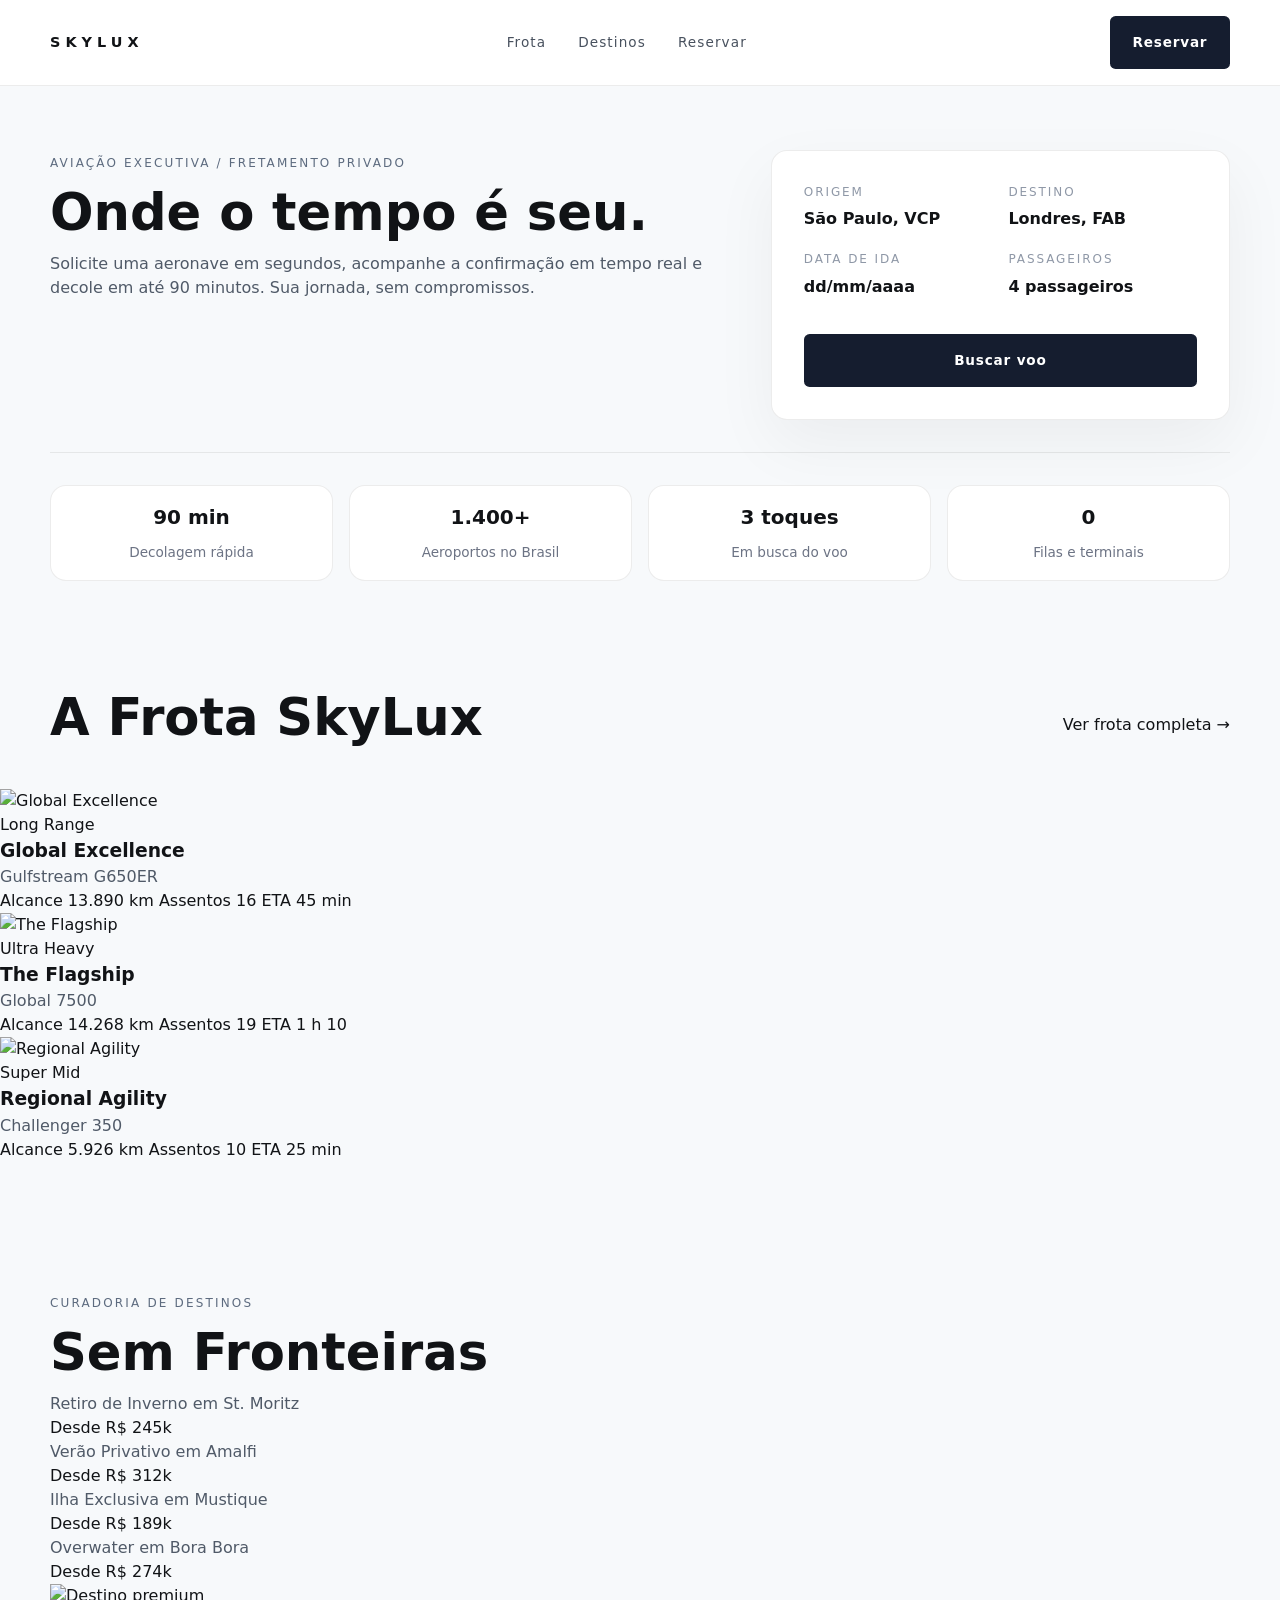
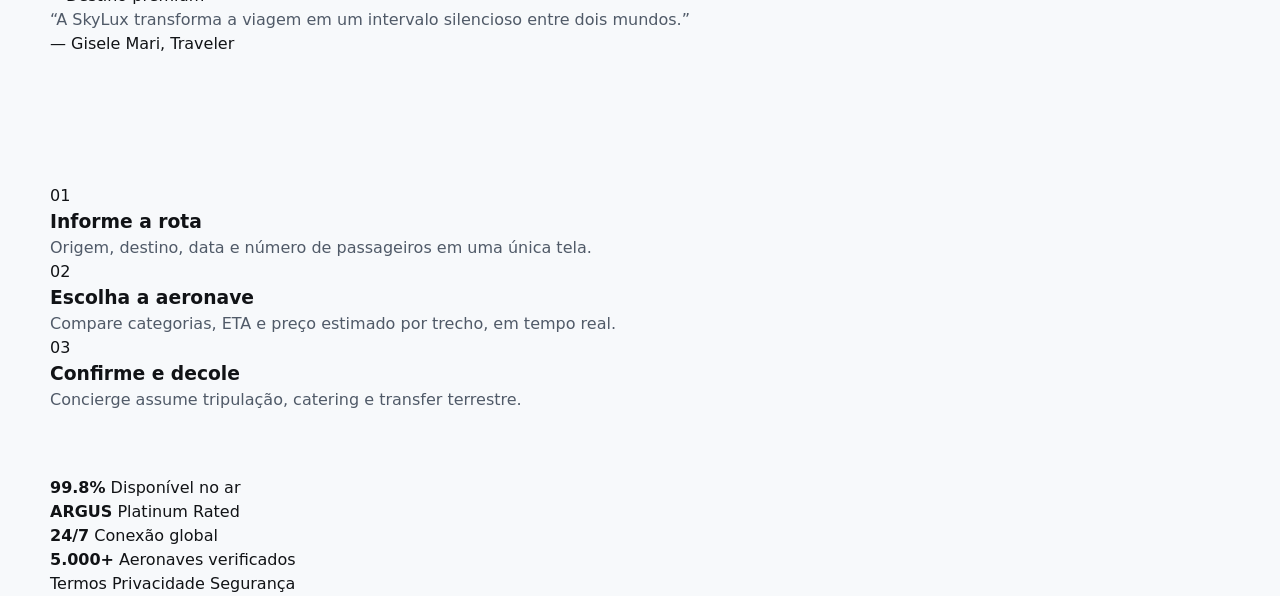
==== index.html @ 9a13b2fc "Adições" ====
<!DOCTYPE html>
<html lang="pt-BR">
<head>
  <meta charset="UTF-8">
  <meta name="viewport" content="width=device-width, initial-scale=1.0">
  <title>SkyLux | Aviação Executiva</title>
  <link rel="stylesheet" href="style.css">
</head>
<body>
  <header class="site-header">
    <div class="container header-inner">
      <div class="brand">SKYLUX</div>
      <nav class="main-nav">
        <a href="#frota">Frota</a>
        <a href="#destinos">Destinos</a>
        <a href="#reservar">Reservar</a>
      </nav>
      <a class="button button-primary" href="#reservar">Reservar</a>
    </div>
  </header>

  <main>
    <section class="hero">
      <div class="container hero-grid">
        <div class="hero-copy">
          <span class="label">Aviação executiva / fretamento privado</span>
          <h1>Onde o tempo é seu.</h1>
          <p>Solicite uma aeronave em segundos, acompanhe a confirmação em tempo real e decole em até 90 minutos. Sua jornada, sem compromissos.</p>
        </div>

        <div class="hero-panel" id="reservar">
          <div class="form-row">
            <div>
              <span class="field-label">Origem</span>
              <strong>São Paulo, VCP</strong>
            </div>
            <div>
              <span class="field-label">Destino</span>
              <strong>Londres, FAB</strong>
            </div>
          </div>
          <div class="form-row">
            <div>
              <span class="field-label">Data de ida</span>
              <strong>dd/mm/aaaa</strong>
            </div>
            <div>
              <span class="field-label">Passageiros</span>
              <strong>4 passageiros</strong>
            </div>
          </div>
          <a class="button button-secondary" href="#frota">Buscar voo</a>
        </div>
      </div>

      <div class="container hero-stats">
        <div class="stat">
          <strong>90 min</strong>
          <span>Decolagem rápida</span>
        </div>
        <div class="stat">
          <strong>1.400+</strong>
          <span>Aeroportos no Brasil</span>
        </div>
        <div class="stat">
          <strong>3 toques</strong>
          <span>Em busca do voo</span>
        </div>
        <div class="stat">
          <strong>0</strong>
          <span>Filas e terminais</span>
        </div>
      </div>
    </section>
  
<section class="section" id="frota">
      <div class="container section-header">
        <h2>A Frota SkyLux</h2>
        <a class="link-small" href="#">Ver frota completa →</a>
      </div>

      <div class="fleet-grid">
        <article class="fleet-card">
          <img src="https://images.unsplash.com/photo-1502920917128-1aa500764b0b?auto=format&fit=crop&w=900&q=80" alt="Global Excellence">
          <div class="fleet-content">
            <div class="fleet-tag">Long Range</div>
            <h3>Global Excellence</h3>
            <p>Gulfstream G650ER</p>
            <div class="fleet-meta">
              <span>Alcance 13.890 km</span>
              <span>Assentos 16</span>
              <span>ETA 45 min</span>
            </div>
          </div>
        </article>

        <article class="fleet-card">
          <img src="https://images.unsplash.com/photo-1526861712358-4b98e83f4d8f?auto=format&fit=crop&w=900&q=80" alt="The Flagship">
          <div class="fleet-content">
            <div class="fleet-tag">Ultra Heavy</div>
            <h3>The Flagship</h3>
            <p>Global 7500</p>
            <div class="fleet-meta">
              <span>Alcance 14.268 km</span>
              <span>Assentos 19</span>
              <span>ETA 1 h 10</span>
            </div>
          </div>
        </article>

        <article class="fleet-card">
          <img src="https://images.unsplash.com/photo-1504196606672-aef5c9cefc92?auto=format&fit=crop&w=900&q=80" alt="Regional Agility">
          <div class="fleet-content">
            <div class="fleet-tag">Super Mid</div>
            <h3>Regional Agility</h3>
            <p>Challenger 350</p>
            <div class="fleet-meta">
              <span>Alcance 5.926 km</span>
              <span>Assentos 10</span>
              <span>ETA 25 min</span>
            </div>
          </div>
        </article>
      </div>
    </section>

    <section class="section section-dark" id="destinos">
      <div class="container destino-grid">
        <div class="destino-copy">
          <span class="label label-light">Curadoria de Destinos</span>
          <h2>Sem Fronteiras</h2>
          <div class="destino-list">
            <div>
              <p class="destino-title">Retiro de Inverno em St. Moritz</p>
              <span>Desde R$ 245k</span>
            </div>
            <div>
              <p class="destino-title">Verão Privativo em Amalfi</p>
              <span>Desde R$ 312k</span>
            </div>
            <div>
              <p class="destino-title">Ilha Exclusiva em Mustique</p>
              <span>Desde R$ 189k</span>
            </div>
            <div>
              <p class="destino-title">Overwater em Bora Bora</p>
              <span>Desde R$ 274k</span>
            </div>
          </div>
        </div>

        <div class="destino-media">
          <img src="https://images.unsplash.com/photo-1500530855697-b586d89ba3ee?auto=format&fit=crop&w=700&q=80" alt="Destino premium">
          <div class="quote-card">
            <p>“A SkyLux transforma a viagem em um intervalo silencioso entre dois mundos.”</p>
            <span>— Gisele Mari, Traveler</span>
          </div>
        </div>
      </div>
    </section>

    <section class="section steps-section">
      <div class="container steps-grid">
        <article class="step-card">
          <span class="step-number">01</span>
          <h3>Informe a rota</h3>
          <p>Origem, destino, data e número de passageiros em uma única tela.</p>
        </article>
        <article class="step-card">
          <span class="step-number">02</span>
          <h3>Escolha a aeronave</h3>
          <p>Compare categorias, ETA e preço estimado por trecho, em tempo real.</p>
        </article>
        <article class="step-card">
          <span class="step-number">03</span>
          <h3>Confirme e decole</h3>
          <p>Concierge assume tripulação, catering e transfer terrestre.</p>
        </article>
      </div>
    </section>
  </main>
 
  <footer class="site-footer">
    <div class="container footer-grid">
      <div class="footer-stats">
        <div>
          <strong>99.8%</strong>
          <span>Disponível no ar</span>
        </div>
        <div>
          <strong>ARGUS</strong>
          <span>Platinum Rated</span>
        </div>
        <div>
          <strong>24/7</strong>
          <span>Conexão global</span>
        </div>
        <div>
          <strong>5.000+</strong>
          <span>Aeronaves verificados</span>
        </div>
      </div>
      <div class="footer-links">
        <a href="#">Termos</a>
        <a href="#">Privacidade</a>
        <a href="#">Segurança</a>
      </div>
    </div>
  </footer>
</body>
</html>













</html>
---- style.css ----
* {
  box-sizing: border-box;
  margin: 0;
  padding: 0;
}

:root {
  color-scheme: light;
  font-family: Inter, system-ui, -apple-system, BlinkMacSystemFont, "Segoe UI", sans-serif;
  color: #111316;
  background: #f7f9fb;
  font-size: 16px;
  line-height: 1.5;
}

body {
  min-height: 100vh;
  background: #f7f9fb;
}

img {
  display: block;
  max-width: 100%;
}

.container {
  width: min(1180px, calc(100% - 2rem));
  margin: 0 auto;
}

.site-header {
  position: sticky;
  top: 0;
  z-index: 10;
  background: rgba(255, 255, 255, 0.95);
  backdrop-filter: blur(14px);
  border-bottom: 1px solid rgba(17, 19, 22, 0.08);
}

.header-inner {
  display: flex;
  align-items: center;
  justify-content: space-between;
  gap: 1rem;
  padding: 1rem 0;
}

.brand {
  font-weight: 700;
  letter-spacing: 0.35em;
  text-transform: uppercase;
  font-size: 0.9rem;
}

.main-nav {
  display: flex;
  align-items: center;
  gap: 2rem;
}

.main-nav a,
.link-small,
.site-footer a,
.button {
  text-decoration: none;
  color: inherit;
}

.main-nav a {
  font-size: 0.85rem;
  letter-spacing: 0.08em;
  color: #48515e;
}

.button {
  display: inline-flex;
  align-items: center;
  justify-content: center;
  padding: 0.95rem 1.35rem;
  border-radius: 0.35rem;
  border: 1px solid transparent;
  font-size: 0.85rem;
  font-weight: 700;
  letter-spacing: 0.06em;
}
.button-primary {
  background: #151d2f;
  color: #fff;
}

.button-secondary {
  width: 100%;
  margin-top: 1rem;
  background: #151d2f;
  color: #fff;
}

.hero {
  padding: 4rem 0 2rem;
}

.hero-grid {
  display: grid;
  grid-template-columns: 1.2fr 0.8fr;
  gap: 2rem;
  align-items: start;
}

.hero-copy {
  max-width: 42rem;
}

.label {
  display: inline-block;
  margin-bottom: 1rem;
  font-size: 0.75rem;
  letter-spacing: 0.18em;
  text-transform: uppercase;
  color: #5d6b7f;
}

.hero-copy h1,
.section h2 {
  margin-bottom: 1rem;
  font-size: clamp(2.4rem, 4vw, 4rem);
  line-height: 0.95;
}

.hero-copy p,
.section p,
.step-card p,
.destino-copy p {
  color: #505a68;
  max-width: 42rem;
}

.hero-panel {
  padding: 2rem;
  border: 1px solid rgba(17, 19, 22, 0.08);
  border-radius: 1rem;
  background: #fff;
  box-shadow: 0 24px 65px rgba(17, 19, 22, 0.05);
}

.form-row {
  display: grid;
  grid-template-columns: repeat(2, minmax(0, 1fr));
  gap: 1rem;
  margin-bottom: 1.2rem;
}

.field-label {
  display: block;
  margin-bottom: 0.4rem;
  font-size: 0.75rem;
  text-transform: uppercase;
  letter-spacing: 0.16em;
  color: #8f98a7;
}

.hero-stats {
  display: grid;
  grid-template-columns: repeat(4, minmax(0, 1fr));
  gap: 1rem;
  margin: 2rem auto 0;
  padding: 2rem 0 1rem;
  border-top: 1px solid rgba(17, 19, 22, 0.08);
}

.stat {
  background: #fff;
  border: 1px solid rgba(17, 19, 22, 0.08);
  border-radius: 1rem;
  padding: 1rem 1.2rem;
  text-align: center;
}

.stat strong {
  display: block;
  font-size: 1.25rem;
  margin-bottom: 0.5rem;
}

.stat span {
  color: #6c7384;
  font-size: 0.85rem;
}

.section {
  padding: 4rem 0;
}

.section-header {
  display: flex;
  justify-content: space-between;
  align-items: center;
  gap: 1rem;
  margin-bottom: 2rem;
}
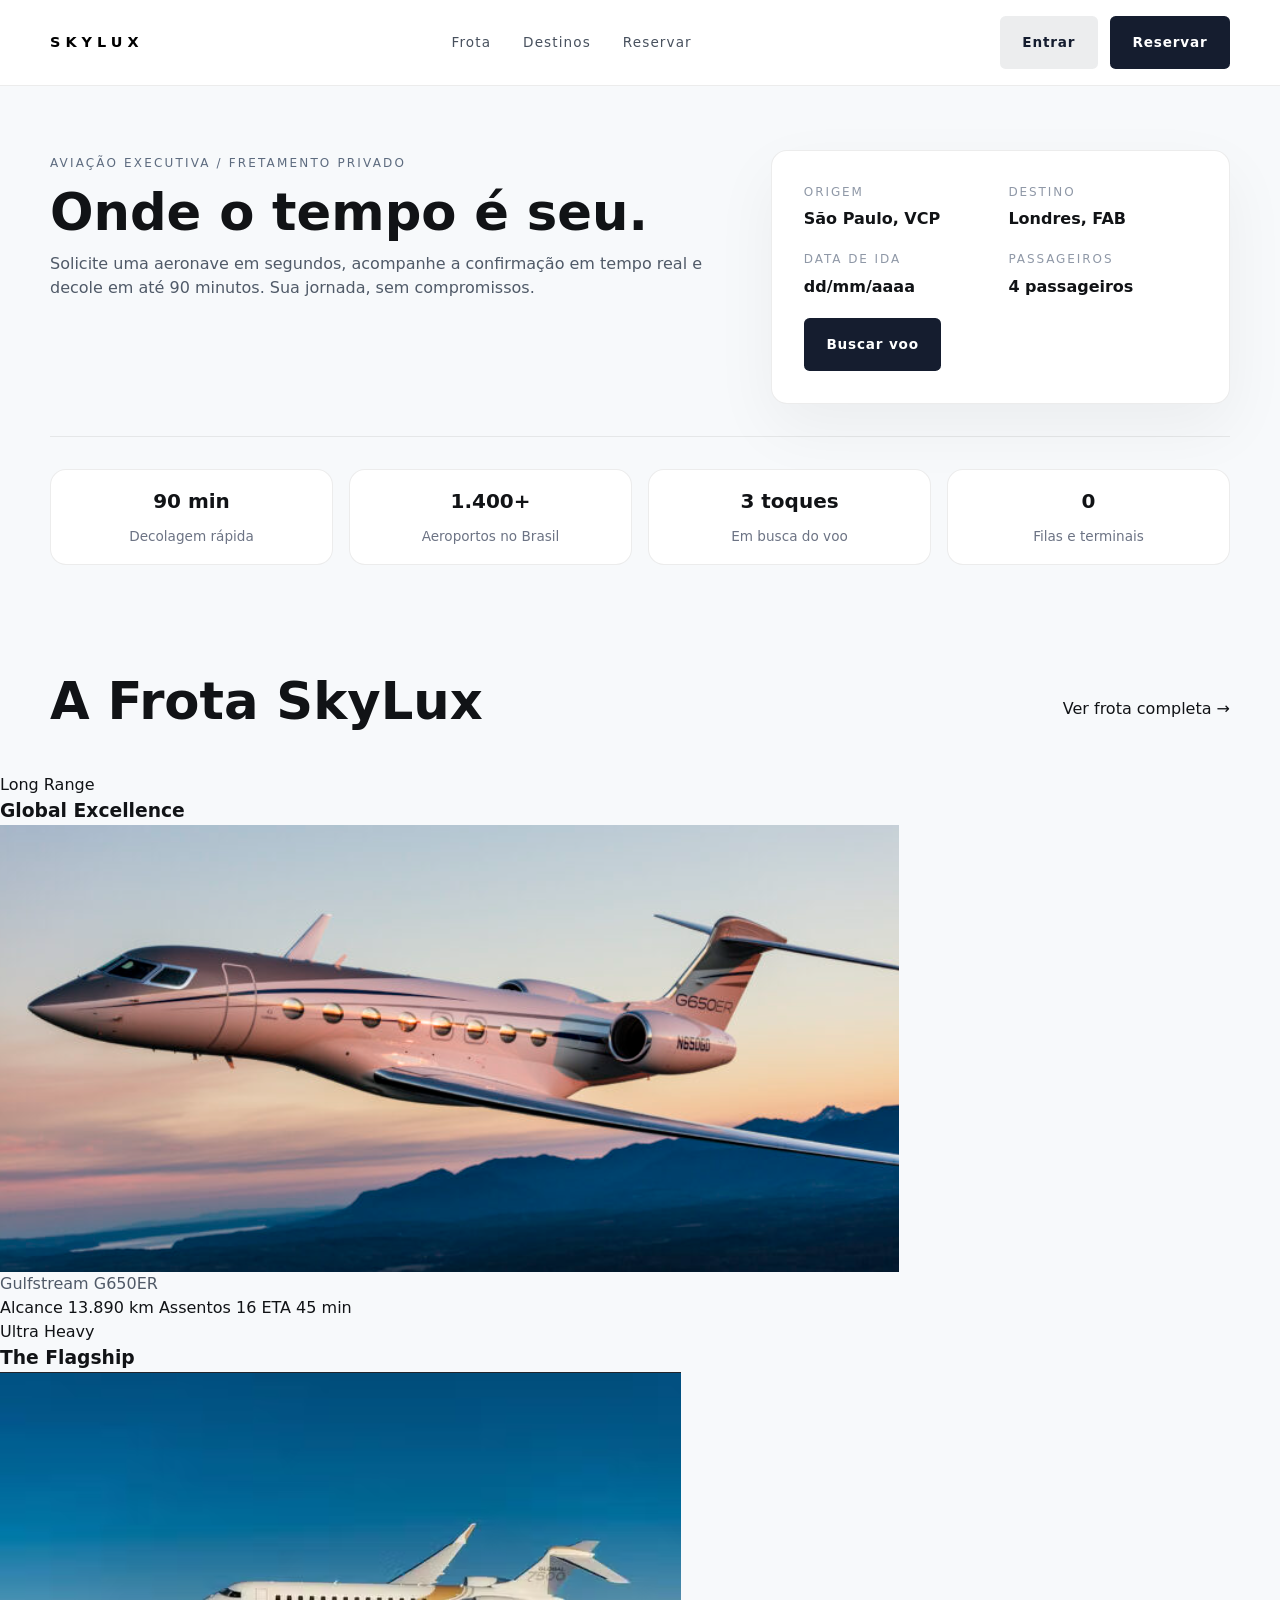
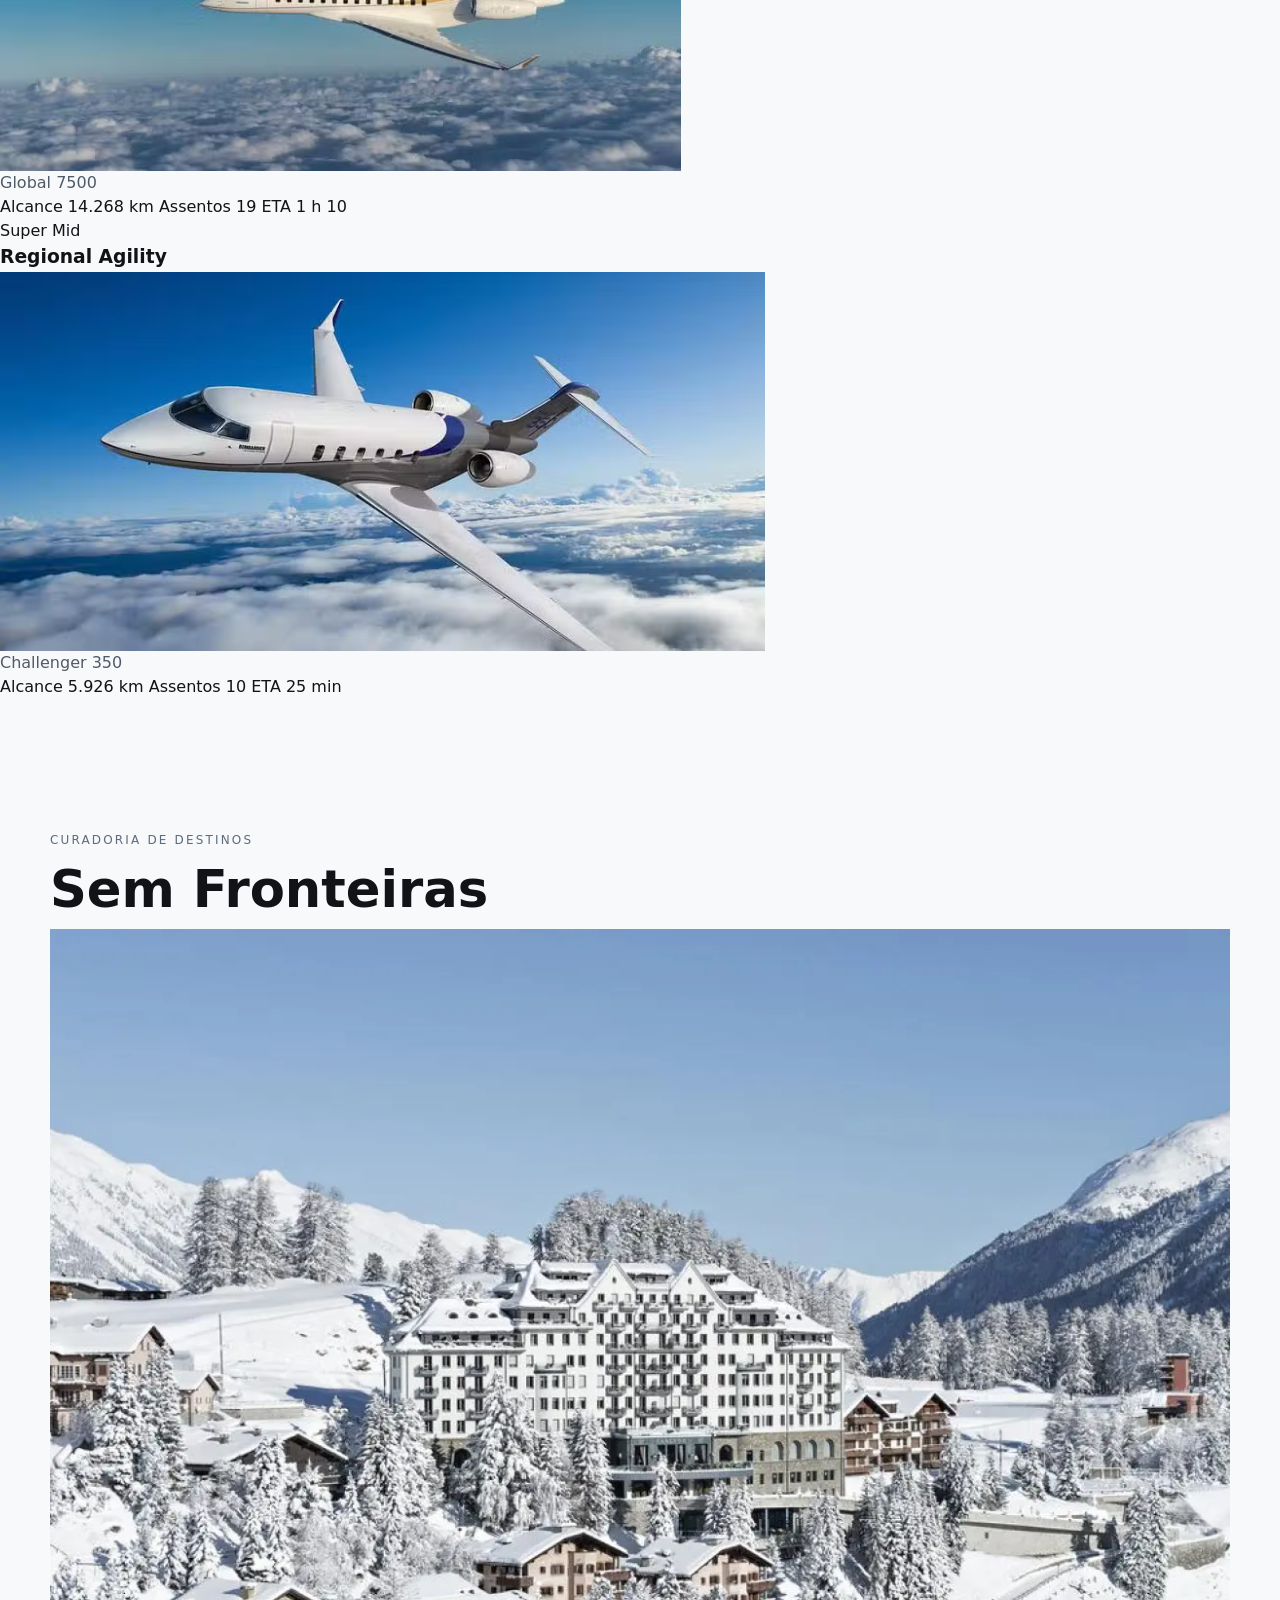
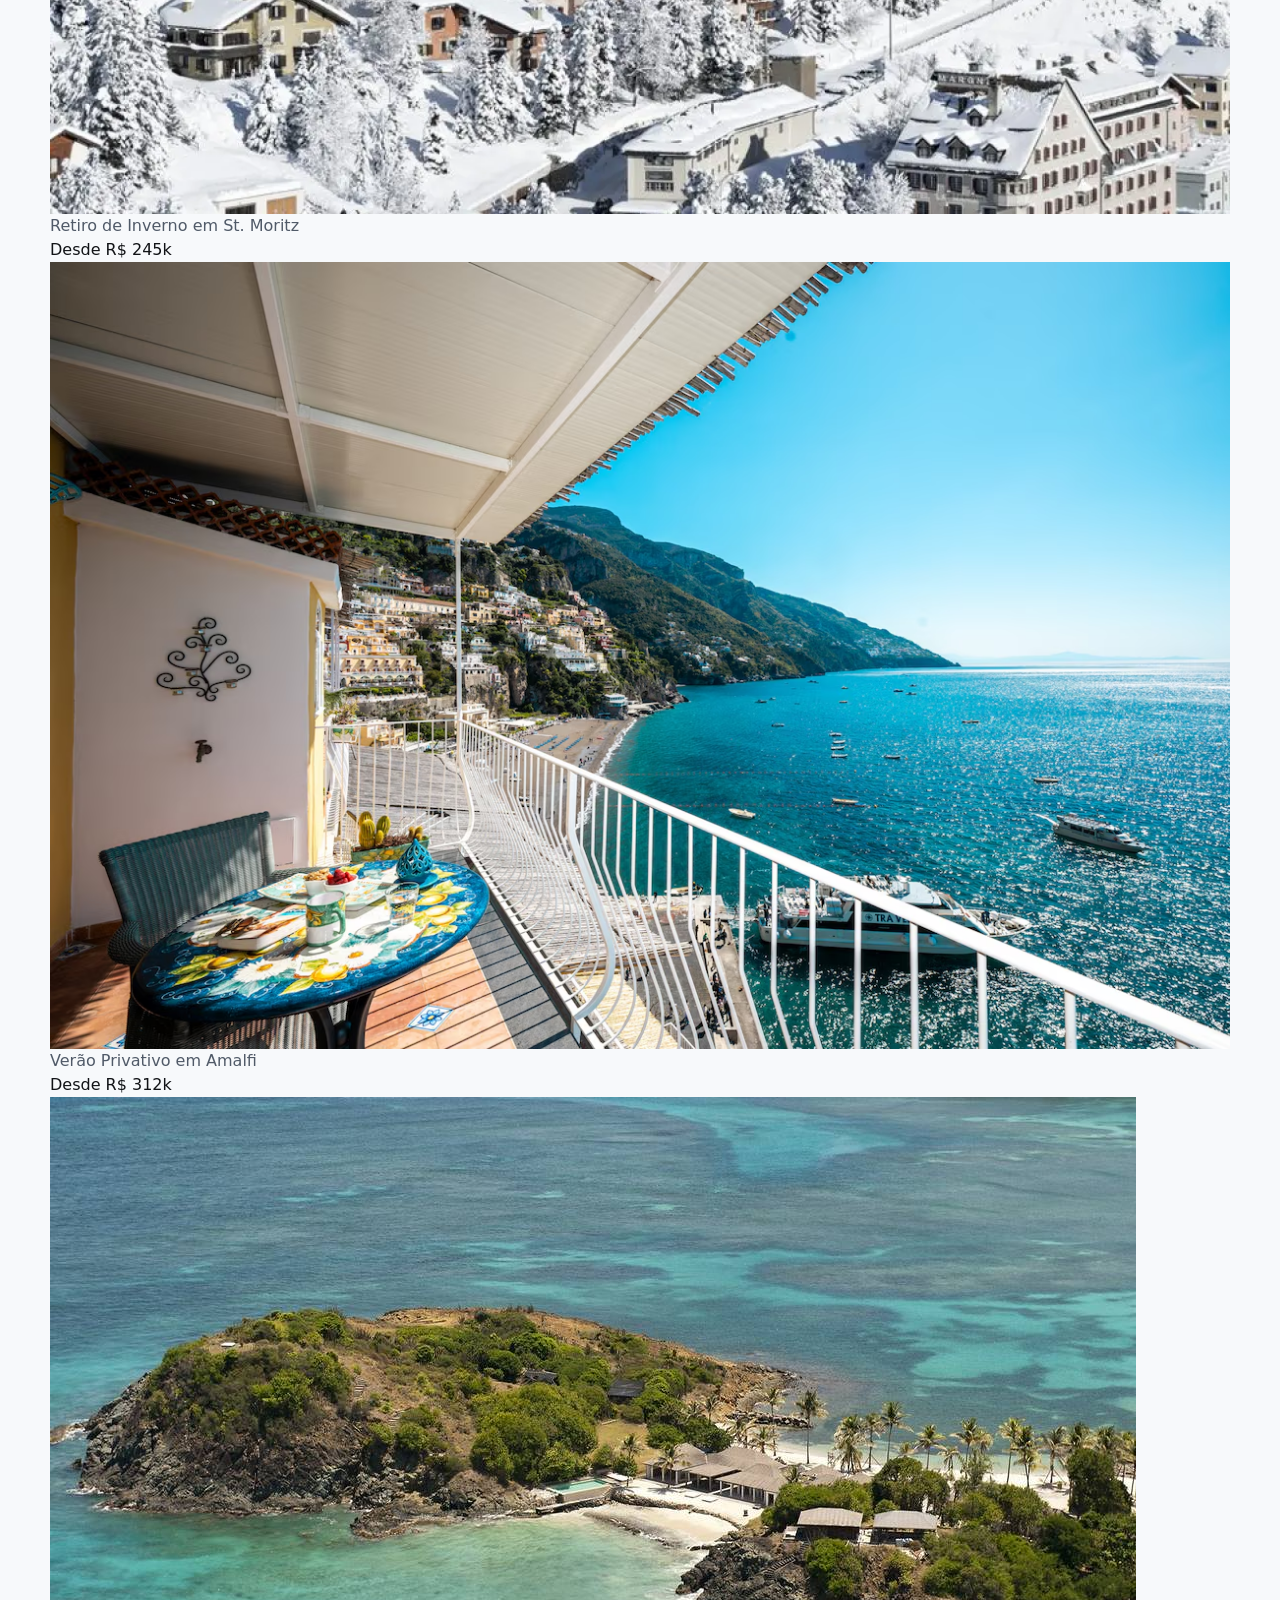
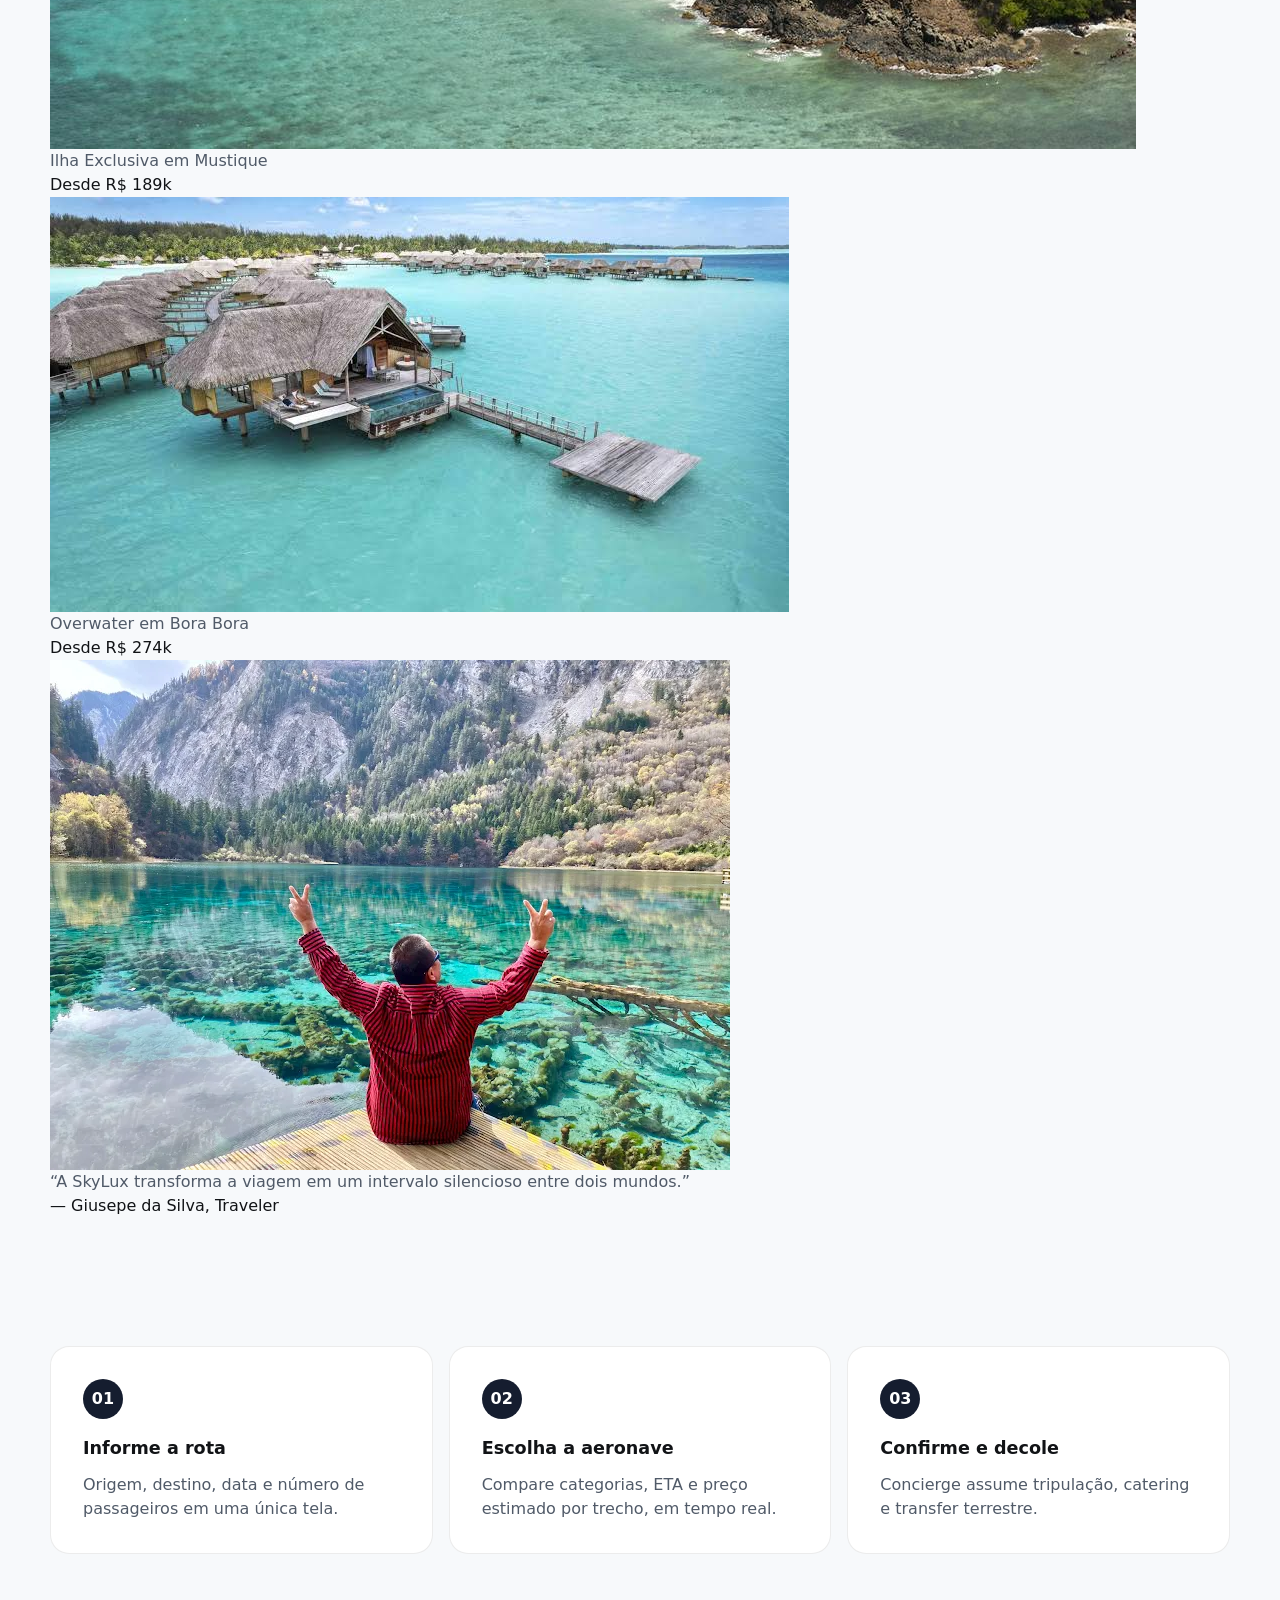
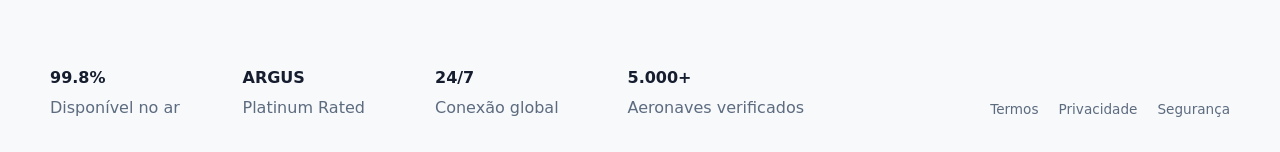
==== commit e15f616e: "Correção de provavel anomalia" ====
--- a/index.html
+++ b/index.html
@@ -3,19 +3,22 @@
 <head>
   <meta charset="UTF-8">
   <meta name="viewport" content="width=device-width, initial-scale=1.0">
-  <title>SkyLux | Aviação Executiva</title>
+  <title>SkyLux</title>
   <link rel="stylesheet" href="style.css">
 </head>
 <body>
   <header class="site-header">
     <div class="container header-inner">
-      <div class="brand">SKYLUX</div>
+      <a class="brand" href="/Home/index.html" style="text-decoration: none; color: black;">SKYLUX</a>
       <nav class="main-nav">
-        <a href="#frota">Frota</a>
-        <a href="#destinos">Destinos</a>
-        <a href="#reservar">Reservar</a>
+        <a href="/Frota/frota.html">Frota</a>
+        <a href="/Destinos/destinos.html">Destinos</a>
+        <a href="/Reservar/reservar.html">Reservar</a>
       </nav>
-      <a class="button button-primary" href="#reservar">Reservar</a>
+      <div class="header-actions">
+        <a class="button button-tertiary" href="/Login/login.html">Entrar</a>
+        <a class="button button-primary" href="/Reservar/reservar.html">Reservar</a>
+      </div>
     </div>
   </header>
 
@@ -49,7 +52,7 @@
               <strong>4 passageiros</strong>
             </div>
           </div>
-          <a class="button button-secondary" href="#frota">Buscar voo</a>
+          <a class="button button-secondary" href="/Frota/frota.html">Buscar voo</a>
         </div>
       </div>
 
@@ -76,15 +79,16 @@
 <section class="section" id="frota">
       <div class="container section-header">
         <h2>A Frota SkyLux</h2>
-        <a class="link-small" href="#">Ver frota completa →</a>
+        <a class="link-small" href="/Frota/frota.html">Ver frota completa →</a>
       </div>
 
       <div class="fleet-grid">
         <article class="fleet-card">
-          <img src="https://images.unsplash.com/photo-1502920917128-1aa500764b0b?auto=format&fit=crop&w=900&q=80" alt="Global Excellence">
+        
           <div class="fleet-content">
             <div class="fleet-tag">Long Range</div>
             <h3>Global Excellence</h3>
+             <img src="/Imagens/Captura de tela 2026-08-02 103123.png" alt="Global Excellence">
             <p>Gulfstream G650ER</p>
             <div class="fleet-meta">
               <span>Alcance 13.890 km</span>
@@ -95,10 +99,11 @@
         </article>
 
         <article class="fleet-card">
-          <img src="https://images.unsplash.com/photo-1526861712358-4b98e83f4d8f?auto=format&fit=crop&w=900&q=80" alt="The Flagship">
+       
           <div class="fleet-content">
             <div class="fleet-tag">Ultra Heavy</div>
             <h3>The Flagship</h3>
+             <img src="/Imagens/Captura de tela 2026-08-02 103324.png" alt="The Flagship">
             <p>Global 7500</p>
             <div class="fleet-meta">
               <span>Alcance 14.268 km</span>
@@ -109,10 +114,11 @@
         </article>
 
         <article class="fleet-card">
-          <img src="https://images.unsplash.com/photo-1504196606672-aef5c9cefc92?auto=format&fit=crop&w=900&q=80" alt="Regional Agility">
+      
           <div class="fleet-content">
             <div class="fleet-tag">Super Mid</div>
             <h3>Regional Agility</h3>
+             <img src="/Imagens/Captura de tela 2026-08-02 103547.png" alt="Regional Agility">
             <p>Challenger 350</p>
             <div class="fleet-meta">
               <span>Alcance 5.926 km</span>
@@ -131,18 +137,22 @@
           <h2>Sem Fronteiras</h2>
           <div class="destino-list">
             <div>
+              <img src="/Imagens/st-moritz.jpg" alt="Saint Moritz">
               <p class="destino-title">Retiro de Inverno em St. Moritz</p>
               <span>Desde R$ 245k</span>
             </div>
             <div>
+              <img src="/Imagens/Amalfi.avif" alt="Costa Amalfi">
               <p class="destino-title">Verão Privativo em Amalfi</p>
               <span>Desde R$ 312k</span>
             </div>
             <div>
+              <img src="/Imagens/Ilha_de_Mustique.jpg" alt="Mustique">
               <p class="destino-title">Ilha Exclusiva em Mustique</p>
               <span>Desde R$ 189k</span>
             </div>
             <div>
+              <img src="/Imagens/Overwater_Bora_Bora.jpeg" alt="Bora Bora">
               <p class="destino-title">Overwater em Bora Bora</p>
               <span>Desde R$ 274k</span>
             </div>
@@ -150,10 +160,10 @@
         </div>
 
         <div class="destino-media">
-          <img src="https://images.unsplash.com/photo-1500530855697-b586d89ba3ee?auto=format&fit=crop&w=700&q=80" alt="Destino premium">
+          <img src="/Imagens/avaliacao.png" alt="Avaliação de clientes">
           <div class="quote-card">
             <p>“A SkyLux transforma a viagem em um intervalo silencioso entre dois mundos.”</p>
-            <span>— Gisele Mari, Traveler</span>
+            <span>— Giusepe da Silva, Traveler</span>
           </div>
         </div>
       </div>
@@ -208,18 +218,4 @@
     </div>
   </footer>
 </body>
-</html>
-
-
-
-
-
-
-
-
-
-
-
-
-
 </html>
--- a/style.css
+++ b/style.css
@@ -3,6 +3,9 @@
   margin: 0;
   padding: 0;
 }
+@import url('https://fonts.googleapis.com/css2?family=Roboto+Flex:opsz,wght,XOPQ,XTRA,YOPQ,YTDE,YTFI,YTLC,YTUC@8..144,100..1000,96,468,79,-203,738,514,712&display=swap');
+@import url('https://fonts.googleapis.com/css2?family=Inter:ital,opsz,wght@0,14..32,100..900;1,14..32,100..900&family=Roboto+Flex:opsz,wght,XOPQ,XTRA,YOPQ,YTDE,YTFI,YTLC,YTUC@8..144,100..1000,96,468,79,-203,738,514,712&display=swap');
+
 
 :root {
   color-scheme: light;
@@ -21,6 +24,7 @@
 img {
   display: block;
   max-width: 100%;
+  height: auto;
 }
 
 .container {
@@ -72,6 +76,12 @@
   color: #48515e;
 }
 
+.header-actions {
+  display: flex;
+  align-items: center;
+  gap: 0.75rem;
+}
+
 .button {
   display: inline-flex;
   align-items: center;
@@ -88,9 +98,12 @@
   color: #fff;
 }
 
+.button-tertiary {
+  background: rgba(21, 29, 47, 0.08);
+  color: #151d2f;
+}
+
 .button-secondary {
-  width: 100%;
-  margin-top: 1rem;
   background: #151d2f;
   color: #fff;
 }
@@ -190,6 +203,75 @@
   padding: 4rem 0;
 }
 
+.login-section {
+  padding: 6rem 0;
+}
+
+.login-panel {
+  max-width: 520px;
+  margin: 0 auto;
+  padding: 3rem;
+  border-radius: 1.25rem;
+  background: #fff;
+  box-shadow: 0 24px 65px rgba(17, 19, 22, 0.06);
+}
+
+.login-panel h1 {
+  margin: 0.5rem 0 1rem;
+  font-size: clamp(2rem, 3vw, 2.75rem);
+  line-height: 1.05;
+}
+
+.login-panel p {
+  margin-bottom: 2rem;
+  color: #505a68;
+  max-width: 36rem;
+}
+
+.login-form {
+  display: grid;
+  gap: 1rem;
+}
+
+.form-group {
+  display: grid;
+  gap: 0.5rem;
+}
+
+.form-input {
+  width: 100%;
+  padding: 0.95rem 1rem;
+  border: 1px solid rgba(17, 19, 22, 0.12);
+  border-radius: 0.75rem;
+  font: inherit;
+  background: #f7f9fb;
+}
+
+.form-actions {
+  display: flex;
+  justify-content: space-between;
+  align-items: center;
+  gap: 1rem;
+}
+
+.remember {
+  display: inline-flex;
+  align-items: center;
+  gap: 0.5rem;
+  color: #5d6b7f;
+  font-size: 0.9rem;
+}
+
+.login-footer {
+  margin-top: 1rem;
+  color: #6c7384;
+  font-size: 0.95rem;
+}
+
+.login-footer a {
+  color: #151d2f;
+}
+
 .section-header {
   display: flex;
   justify-content: space-between;
@@ -197,3 +279,123 @@
   gap: 1rem;
   margin-bottom: 2rem;
 }
+
+.steps-grid {
+  display: grid;
+  grid-template-columns: repeat(3, minmax(0, 1fr));
+  gap: 1rem;
+}
+
+.step-card {
+  background: #fff;
+  border: 1px solid rgba(17, 19, 22, 0.08);
+  border-radius: 1.2rem;
+  padding: 2rem;
+}
+
+.step-number {
+  display: inline-flex;
+  width: 2.5rem;
+  height: 2.5rem;
+  align-items: center;
+  justify-content: center;
+  border-radius: 50%;
+  background: #151d2f;
+  color: #fff;
+  font-weight: 700;
+  margin-bottom: 1rem;
+}
+
+.step-card h3 {
+  margin-bottom: 0.75rem;
+  font-size: 1.1rem;
+}
+
+.site-footer {
+  padding: 3rem 0 2rem;
+}
+
+.footer-grid {
+  display: flex;
+  justify-content: space-between;
+  align-items: flex-end;
+  gap: 1rem;
+  color: #5d6b7f;
+}
+
+.footer-stats {
+  display: grid;
+  grid-template-columns: repeat(4, minmax(0, 1fr));
+  gap: 1rem;
+}
+
+.footer-stats strong {
+  display: block;
+  color: #151d2f;
+  margin-bottom: 0.35rem;
+}
+
+.footer-links {
+  display: flex;
+  gap: 1.25rem;
+  align-items: center;
+}
+
+.footer-links a {
+  color: #5d6b7f;
+  font-size: 0.85rem;
+}
+
+@media (max-width: 980px) {
+  .hero-grid,
+  .destino-grid,
+  .fleet-grid,
+  .steps-grid,
+  .footer-grid,
+  .hero-stats {
+    grid-template-columns: 1fr;
+  }
+
+  .main-nav {
+    display: none;
+  }
+}
+
+@media (max-width: 680px) {
+  .header-inner {
+    flex-wrap: wrap;
+    justify-content: center;
+  }
+
+  .hero {
+    padding-top: 3rem;
+  }
+
+  .hero-panel,
+  .fleet-card,
+  .quote-card,
+  .step-card {
+    padding: 1.25rem;
+  }
+
+  .hero-copy h1,
+  .section-header h2 {
+    font-size: 2.2rem;
+  }
+
+  .hero-stats {
+    padding: 1.5rem 0 0;
+  }
+
+  .quote-card {
+    position: static;
+    margin-top: 1.25rem;
+  }
+
+  .footer-links {
+    flex-wrap: wrap;
+    justify-content: center;
+  }
+}
+
+
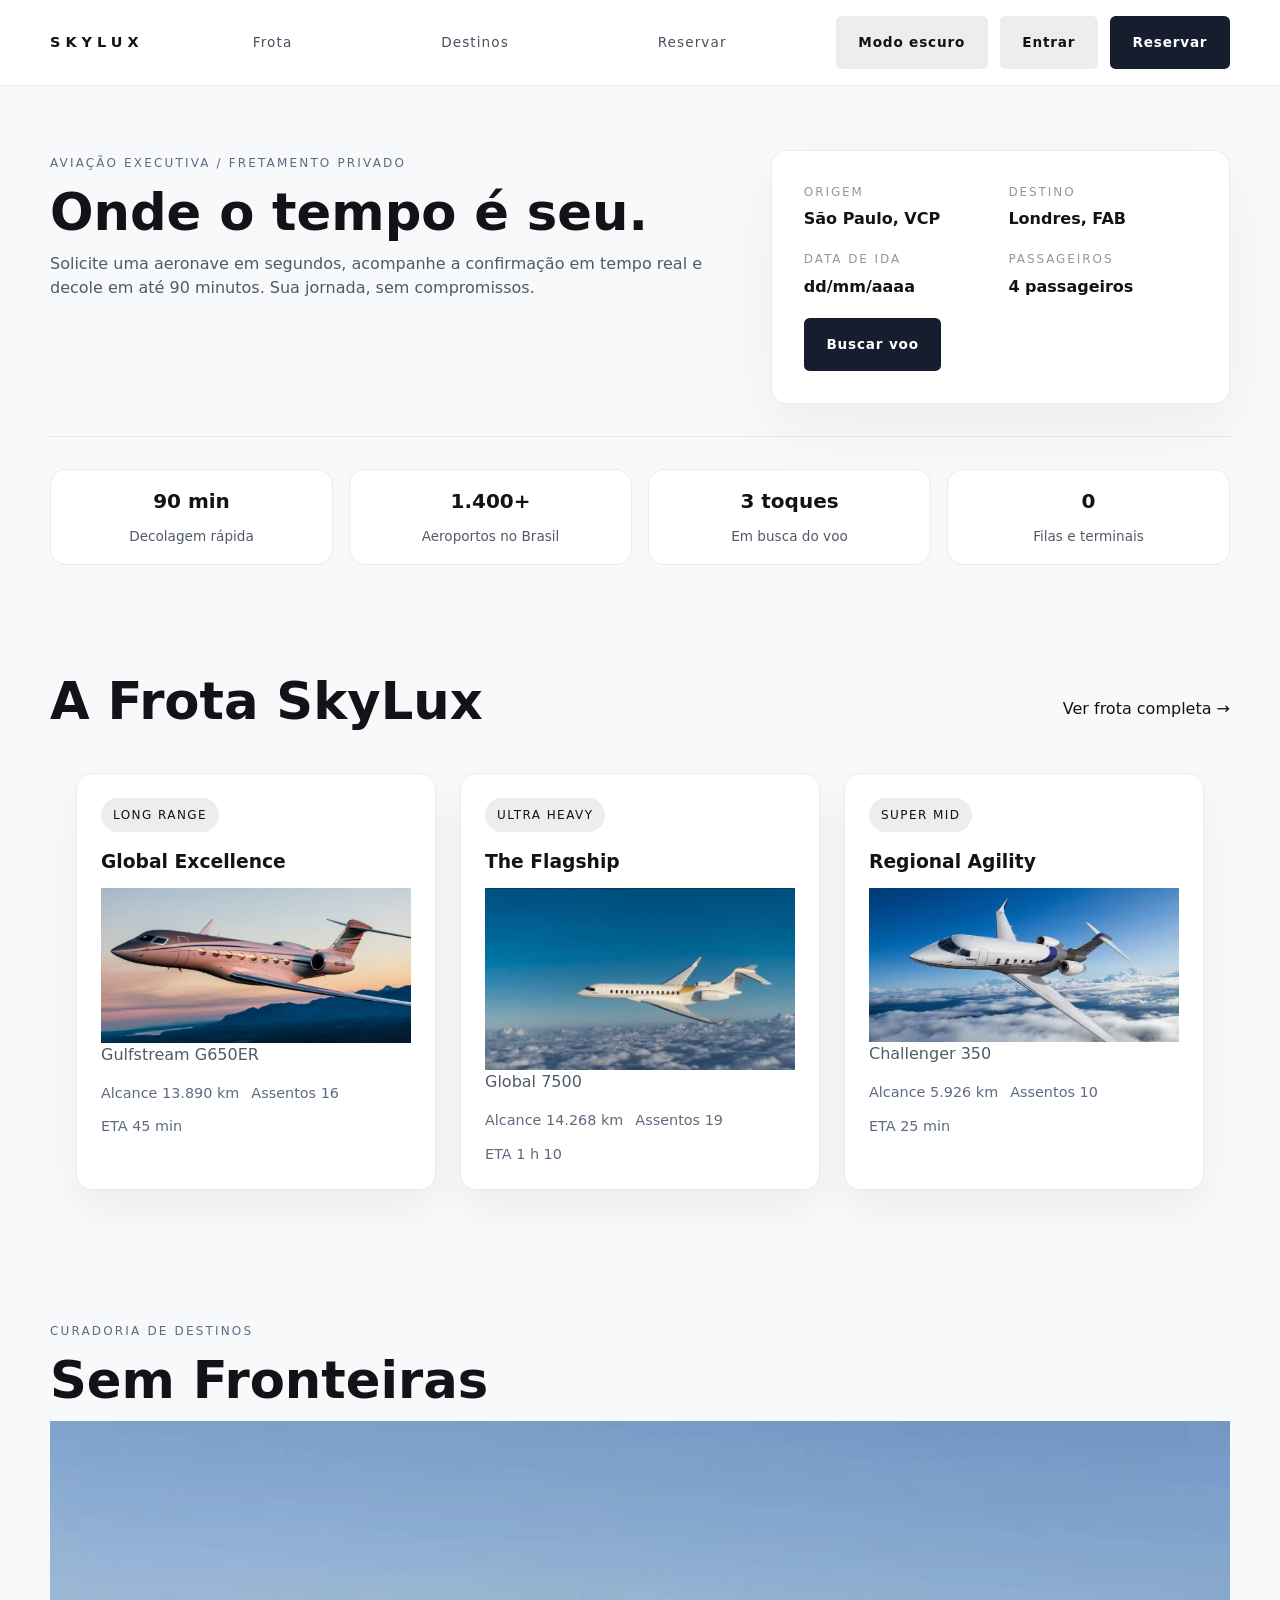
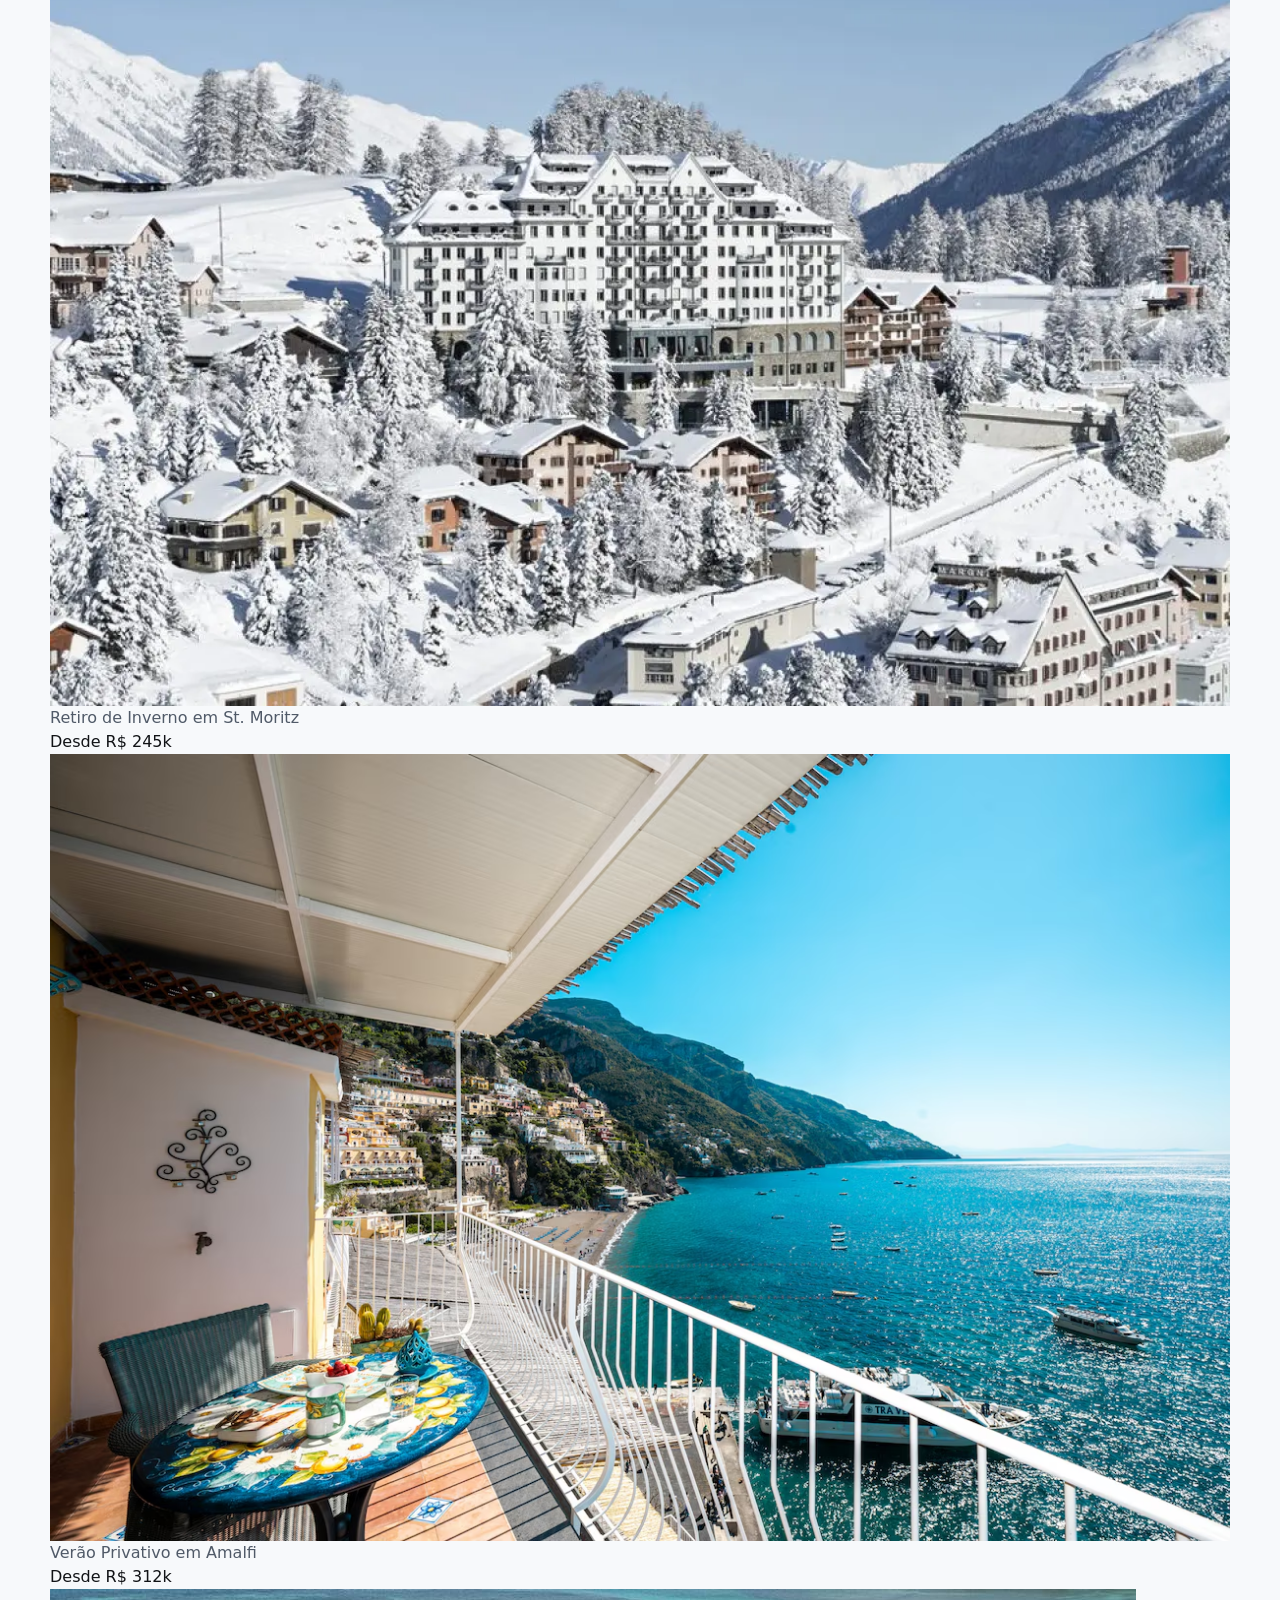
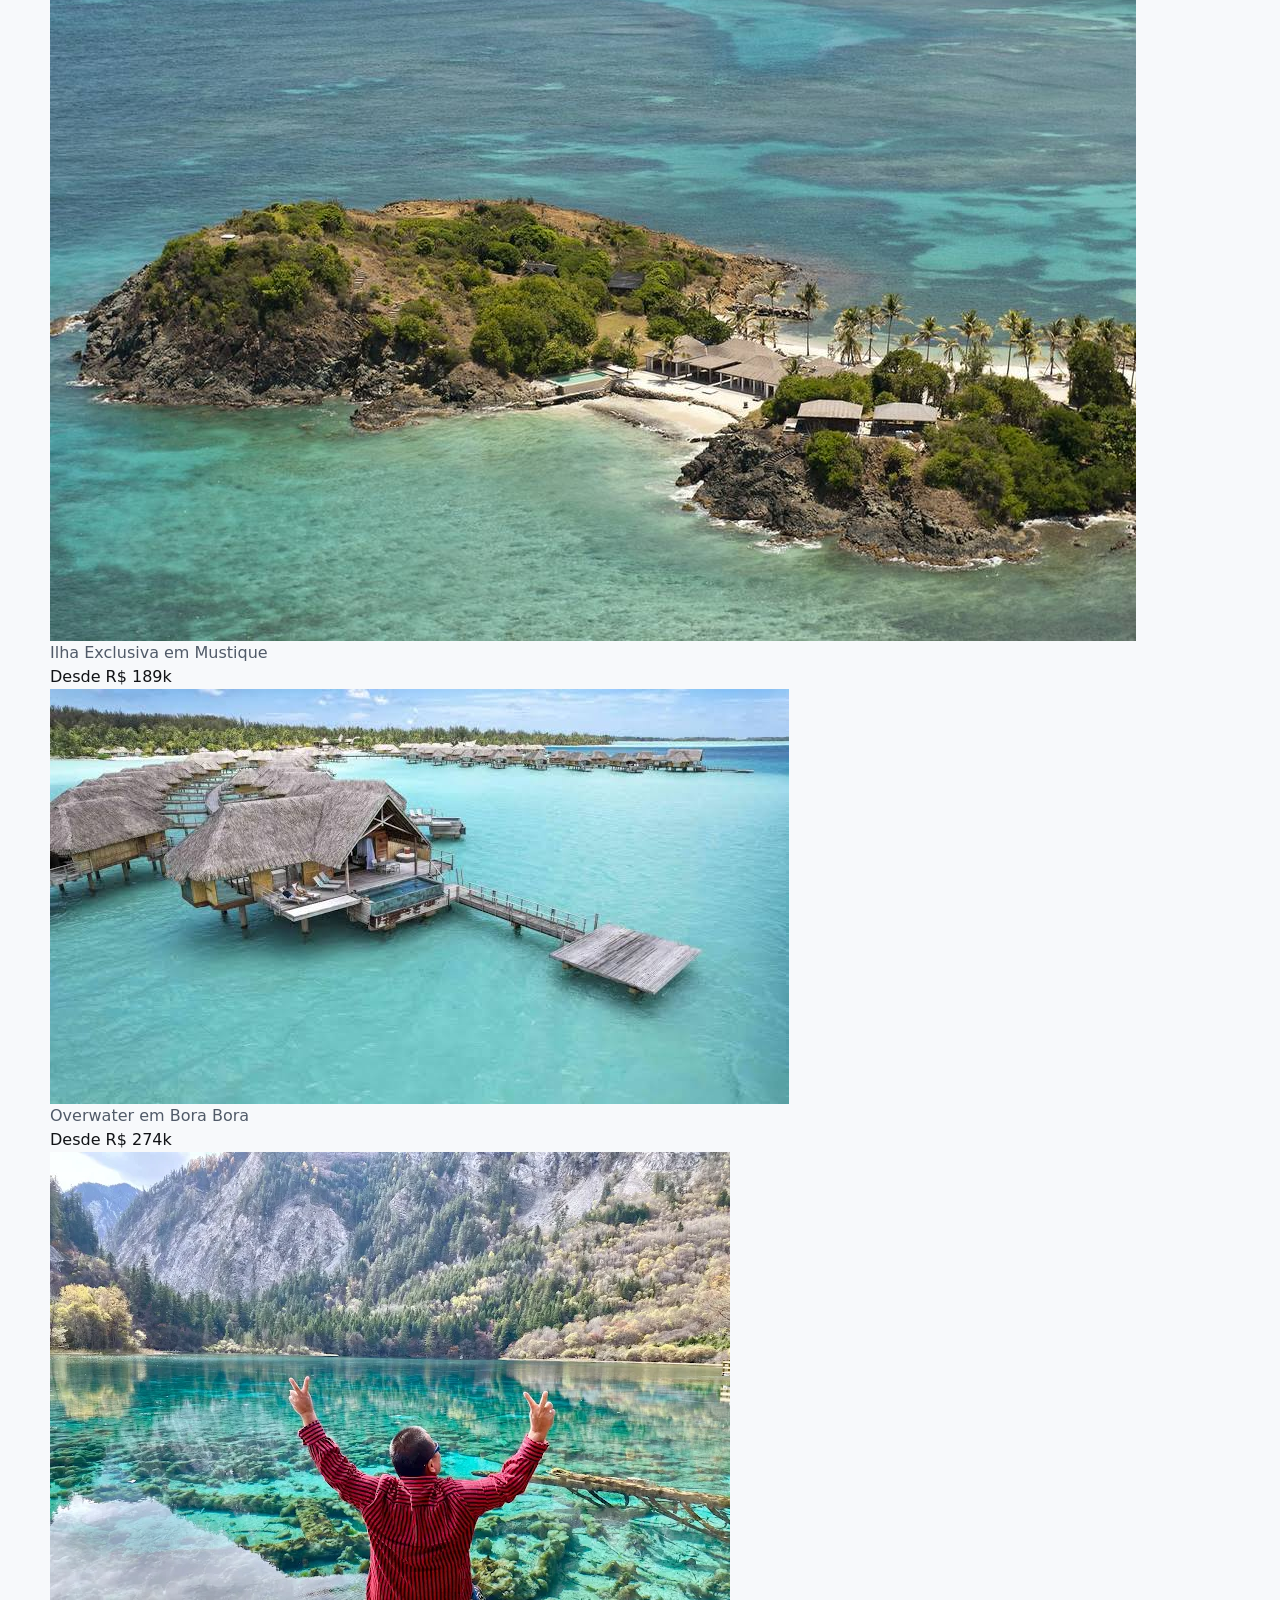
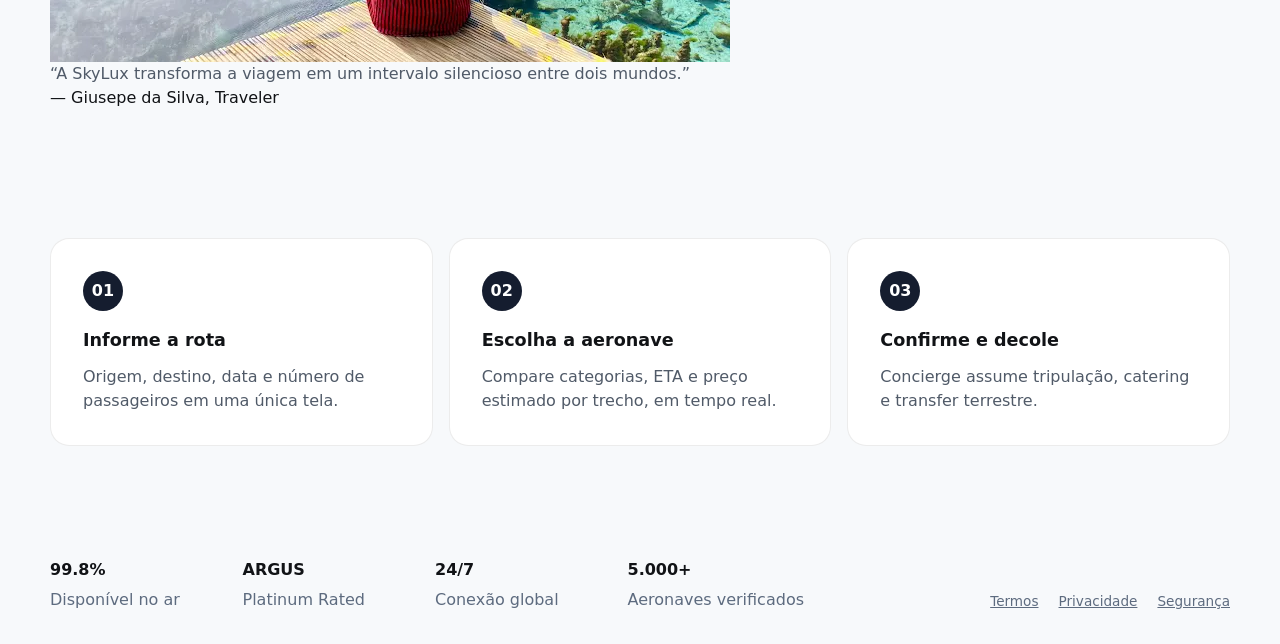
==== commit 6616fe11: "Correção do Modo escuro" ====
--- a/index.html
+++ b/index.html
@@ -7,17 +7,20 @@
   <link rel="stylesheet" href="style.css">
 </head>
 <body>
+  <input type="checkbox" id="theme-toggle" hidden>
+  <div class="theme-root">
   <header class="site-header">
     <div class="container header-inner">
-      <a class="brand" href="/Home/index.html" style="text-decoration: none; color: black;">SKYLUX</a>
+      <a class="brand" href="/index.html">SKYLUX</a>
       <nav class="main-nav">
-        <a href="/Frota/frota.html">Frota</a>
-        <a href="/Destinos/destinos.html">Destinos</a>
-        <a href="/Reservar/reservar.html">Reservar</a>
+        <a href="/Frota/frota.html" style="text-decoration: none;">Frota</a>
+        <a href="/Destinos/destinos.html" style="text-decoration: none;">Destinos</a>
+        <a href="/Reservar/reservar.html" style="text-decoration: none;">Reservar</a>
       </nav>
       <div class="header-actions">
-        <a class="button button-tertiary" href="/Login/login.html">Entrar</a>
-        <a class="button button-primary" href="/Reservar/reservar.html">Reservar</a>
+        <label for="theme-toggle" class="button button-tertiary" aria-label="Alternar modo escuro"></label>
+        <a class="button button-tertiary" href="/Login/login.html" style="text-decoration: none;">Entrar</a>
+        <a class="button button-primary" href="/Reservar/reservar.html" style="text-decoration: none;">Reservar</a>
       </div>
     </div>
   </header>
@@ -52,7 +55,7 @@
               <strong>4 passageiros</strong>
             </div>
           </div>
-          <a class="button button-secondary" href="/Frota/frota.html">Buscar voo</a>
+          <a class="button button-secondary" href="/Frota/frota.html" style="text-decoration: none;">Buscar voo</a>
         </div>
       </div>
 
@@ -79,7 +82,7 @@
 <section class="section" id="frota">
       <div class="container section-header">
         <h2>A Frota SkyLux</h2>
-        <a class="link-small" href="/Frota/frota.html">Ver frota completa →</a>
+        <a class="link-small" href="/Frota/frota.html" style="text-decoration: none;">Ver frota completa →</a>
       </div>
 
       <div class="fleet-grid">
@@ -216,6 +219,7 @@
         <a href="#">Segurança</a>
       </div>
     </div>
-  </footer>
+    </footer>
+  </div>
 </body>
 </html>
--- a/style.css
+++ b/style.css
@@ -14,11 +14,105 @@
   background: #f7f9fb;
   font-size: 16px;
   line-height: 1.5;
-}
-
+
+  --bg: #f7f9fb;
+  --surface: #fff;
+  --surface-strong: rgba(255, 255, 255, 0.95);
+  --surface-muted: rgba(21, 29, 47, 0.08);
+  --text: #111316;
+  --muted: #505a68;
+  --muted-strong: #5d6b7f;
+  --border: rgba(17, 19, 22, 0.08);
+  --border-strong: rgba(17, 19, 22, 0.12);
+  --card-shadow: 0 24px 65px rgba(17, 19, 22, 0.05);
+  --shadow-soft: 0 20px 40px rgba(17, 19, 22, 0.05);
+  --primary: #151d2f;
+  --primary-contrast: #fff;
+}
+
+.theme-root {
+  --bg: #f7f9fb;
+  --surface: #fff;
+  --surface-strong: rgba(255, 255, 255, 0.95);
+  --surface-muted: rgba(21, 29, 47, 0.08);
+  --text: #111316;
+  --muted: #505a68;
+  --muted-strong: #5d6b7f;
+  --border: rgba(17, 19, 22, 0.08);
+  --border-strong: rgba(17, 19, 22, 0.12);
+  --card-shadow: 0 24px 65px rgba(17, 19, 22, 0.05);
+  --shadow-soft: 0 20px 40px rgba(17, 19, 22, 0.05);
+  --primary: #151d2f;
+  --primary-contrast: #fff;
+  background: var(--bg);
+  color: var(--text);
+  min-height: 100vh;
+}
+
+#theme-toggle:checked ~ .theme-root {
+  --bg: #0d1119;
+  --surface: #131a2b;
+  --surface-strong: rgba(17, 24, 38, 0.95);
+  --surface-muted: rgba(255, 255, 255, 0.08);
+  --text: #f5f7fb;
+  --muted: #a0adc0;
+  --muted-strong: #8fa5c1;
+  --border: rgba(255, 255, 255, 0.08);
+  --border-strong: rgba(255, 255, 255, 0.12);
+  --card-shadow: 0 24px 65px rgba(0, 0, 0, 0.35);
+  --shadow-soft: 0 20px 40px rgba(0, 0, 0, 0.35);
+  --primary: #dbe5ff;
+  --primary-contrast: #0d1119;
+  background: var(--bg);
+  color: var(--text);
+}
+
+#theme-toggle:checked ~ .theme-root .header-actions label[for="theme-toggle"] {
+  background: var(--surface-muted);
+  color: var(--text);
+}
+
+#theme-toggle:checked ~ .theme-root .header-actions label[for="theme-toggle"]::after {
+  content: "Modo claro";
+}
+
+#theme-toggle:not(:checked) ~ .theme-root .header-actions label[for="theme-toggle"]::after {
+  content: "Modo escuro";
+}
+
+.dark {
+  color-scheme: dark;
+  --bg: #0d1119;
+  --surface: #131a2b;
+  --surface-strong: rgba(17, 24, 38, 0.95);
+  --surface-muted: rgba(255, 255, 255, 0.08);
+  --text: #f5f7fb;
+  --muted: #a0adc0;
+  --muted-strong: #8fa5c1;
+  --border: rgba(255, 255, 255, 0.08);
+  --border-strong: rgba(255, 255, 255, 0.12);
+  --card-shadow: 0 24px 65px rgba(0, 0, 0, 0.35);
+  --shadow-soft: 0 20px 40px rgba(0, 0, 0, 0.35);
+  --primary: #dbe5ff;
+  --primary-contrast: #0d1119;
+
+}
+.dark .button-primary {
+  background: var(--primary);
+  color: var(--primary-contrast);
+}
+.dark .button-tertiary {
+  background: var(--surface-muted);
+  color: var(--text);
+}
+
+.dark .brand {
+  color: white;
+}
 body {
   min-height: 100vh;
-  background: #f7f9fb;
+  background: var(--bg);
+  color: var(--text);
 }
 
 img {
@@ -36,9 +130,9 @@
   position: sticky;
   top: 0;
   z-index: 10;
-  background: rgba(255, 255, 255, 0.95);
+  background: var(--surface-strong);
   backdrop-filter: blur(14px);
-  border-bottom: 1px solid rgba(17, 19, 22, 0.08);
+  border-bottom: 1px solid var(--border);
 }
 
 .header-inner {
@@ -54,26 +148,26 @@
   letter-spacing: 0.35em;
   text-transform: uppercase;
   font-size: 0.9rem;
-}
-
-.main-nav {
-  display: flex;
-  align-items: center;
-  gap: 2rem;
-}
-
-.main-nav a,
-.link-small,
-.site-footer a,
-.button {
+  color: var(--text);
   text-decoration: none;
   color: inherit;
+}
+
+.main-nav {
+  display: flex;
+  align-items: center;
+  gap: 9.3rem; 
 }
 
 .main-nav a {
   font-size: 0.85rem;
   letter-spacing: 0.08em;
   color: #48515e;
+}
+
+.link-small {
+  color: var(--text);
+  text-decoration: none;
 }
 
 .header-actions {
@@ -99,13 +193,13 @@
 }
 
 .button-tertiary {
-  background: rgba(21, 29, 47, 0.08);
-  color: #151d2f;
+  background: var(--surface-muted);
+  color: var(--text);
 }
 
 .button-secondary {
-  background: #151d2f;
-  color: #fff;
+  background: var(--primary);
+  color: var(--primary-contrast);
 }
 
 .hero {
@@ -143,16 +237,16 @@
 .section p,
 .step-card p,
 .destino-copy p {
-  color: #505a68;
+  color: var(--muted);
   max-width: 42rem;
 }
 
 .hero-panel {
   padding: 2rem;
-  border: 1px solid rgba(17, 19, 22, 0.08);
+  border: 1px solid var(--border);
   border-radius: 1rem;
-  background: #fff;
-  box-shadow: 0 24px 65px rgba(17, 19, 22, 0.05);
+  background: var(--surface);
+  box-shadow: var(--card-shadow);
 }
 
 .form-row {
@@ -177,15 +271,76 @@
   gap: 1rem;
   margin: 2rem auto 0;
   padding: 2rem 0 1rem;
-  border-top: 1px solid rgba(17, 19, 22, 0.08);
+  border-top: 1px solid var(--border);
 }
 
 .stat {
-  background: #fff;
-  border: 1px solid rgba(17, 19, 22, 0.08);
+  background: var(--surface);
+  border: 1px solid var(--border);
   border-radius: 1rem;
   padding: 1rem 1.2rem;
   text-align: center;
+}
+
+.fleet-grid {
+  display: flex;
+  justify-content: center;
+  gap: 1.5rem;
+  flex-wrap: wrap;
+  margin-top: 2rem;
+}
+
+.fleet-card {
+  width: min(360px, 100%);
+  background: var(--surface);
+  border: 1px solid var(--border);
+  border-radius: 1rem;
+  overflow: hidden;
+  box-shadow: var(--shadow-soft);
+}
+
+.fleet-card img {
+  width: 100%;
+  height: auto;
+  display: block;
+}
+
+.fleet-content {
+  padding: 1.5rem;
+}
+
+.fleet-tag {
+  display: inline-flex;
+  margin-bottom: 1rem;
+  padding: 0.5rem 0.75rem;
+  background: var(--surface-muted);
+  color: var(--text);
+  border-radius: 999px;
+  font-size: 0.75rem;
+  letter-spacing: 0.12em;
+  text-transform: uppercase;
+}
+
+.fleet-card h3 {
+  margin: 0 0 0.75rem;
+}
+
+.fleet-card p {
+  margin-bottom: 1rem;
+  color: var(--muted);
+}
+
+.fleet-meta {
+  display: flex;
+  flex-wrap: wrap;
+  gap: 0.75rem;
+  color: var(--muted-strong);
+  font-size: 0.9rem;
+}
+
+.fleet-meta span {
+  display: inline-flex;
+  gap: 0.35rem;
 }
 
 .stat strong {
@@ -195,7 +350,7 @@
 }
 
 .stat span {
-  color: #6c7384;
+  color: var(--muted);
   font-size: 0.85rem;
 }
 
@@ -212,8 +367,8 @@
   margin: 0 auto;
   padding: 3rem;
   border-radius: 1.25rem;
-  background: #fff;
-  box-shadow: 0 24px 65px rgba(17, 19, 22, 0.06);
+  background: var(--surface);
+  box-shadow: 0 24px 65px rgba(0, 0, 0, 0.12);
 }
 
 .login-panel h1 {
@@ -241,10 +396,10 @@
 .form-input {
   width: 100%;
   padding: 0.95rem 1rem;
-  border: 1px solid rgba(17, 19, 22, 0.12);
+  border: 1px solid var(--border-strong);
   border-radius: 0.75rem;
   font: inherit;
-  background: #f7f9fb;
+  background: var(--surface);
 }
 
 .form-actions {
@@ -258,18 +413,18 @@
   display: inline-flex;
   align-items: center;
   gap: 0.5rem;
-  color: #5d6b7f;
+  color: var(--muted-strong);
   font-size: 0.9rem;
 }
 
 .login-footer {
   margin-top: 1rem;
-  color: #6c7384;
+  color: var(--muted);
   font-size: 0.95rem;
 }
 
 .login-footer a {
-  color: #151d2f;
+  color: var(--text);
 }
 
 .section-header {
@@ -287,8 +442,8 @@
 }
 
 .step-card {
-  background: #fff;
-  border: 1px solid rgba(17, 19, 22, 0.08);
+  background: var(--surface);
+  border: 1px solid var(--border);
   border-radius: 1.2rem;
   padding: 2rem;
 }
@@ -300,8 +455,8 @@
   align-items: center;
   justify-content: center;
   border-radius: 50%;
-  background: #151d2f;
-  color: #fff;
+  background: var(--primary);
+  color: var(--primary-contrast);
   font-weight: 700;
   margin-bottom: 1rem;
 }
@@ -320,7 +475,7 @@
   justify-content: space-between;
   align-items: flex-end;
   gap: 1rem;
-  color: #5d6b7f;
+  color: var(--muted-strong);
 }
 
 .footer-stats {
@@ -331,7 +486,7 @@
 
 .footer-stats strong {
   display: block;
-  color: #151d2f;
+  color: var(--text);
   margin-bottom: 0.35rem;
 }
 
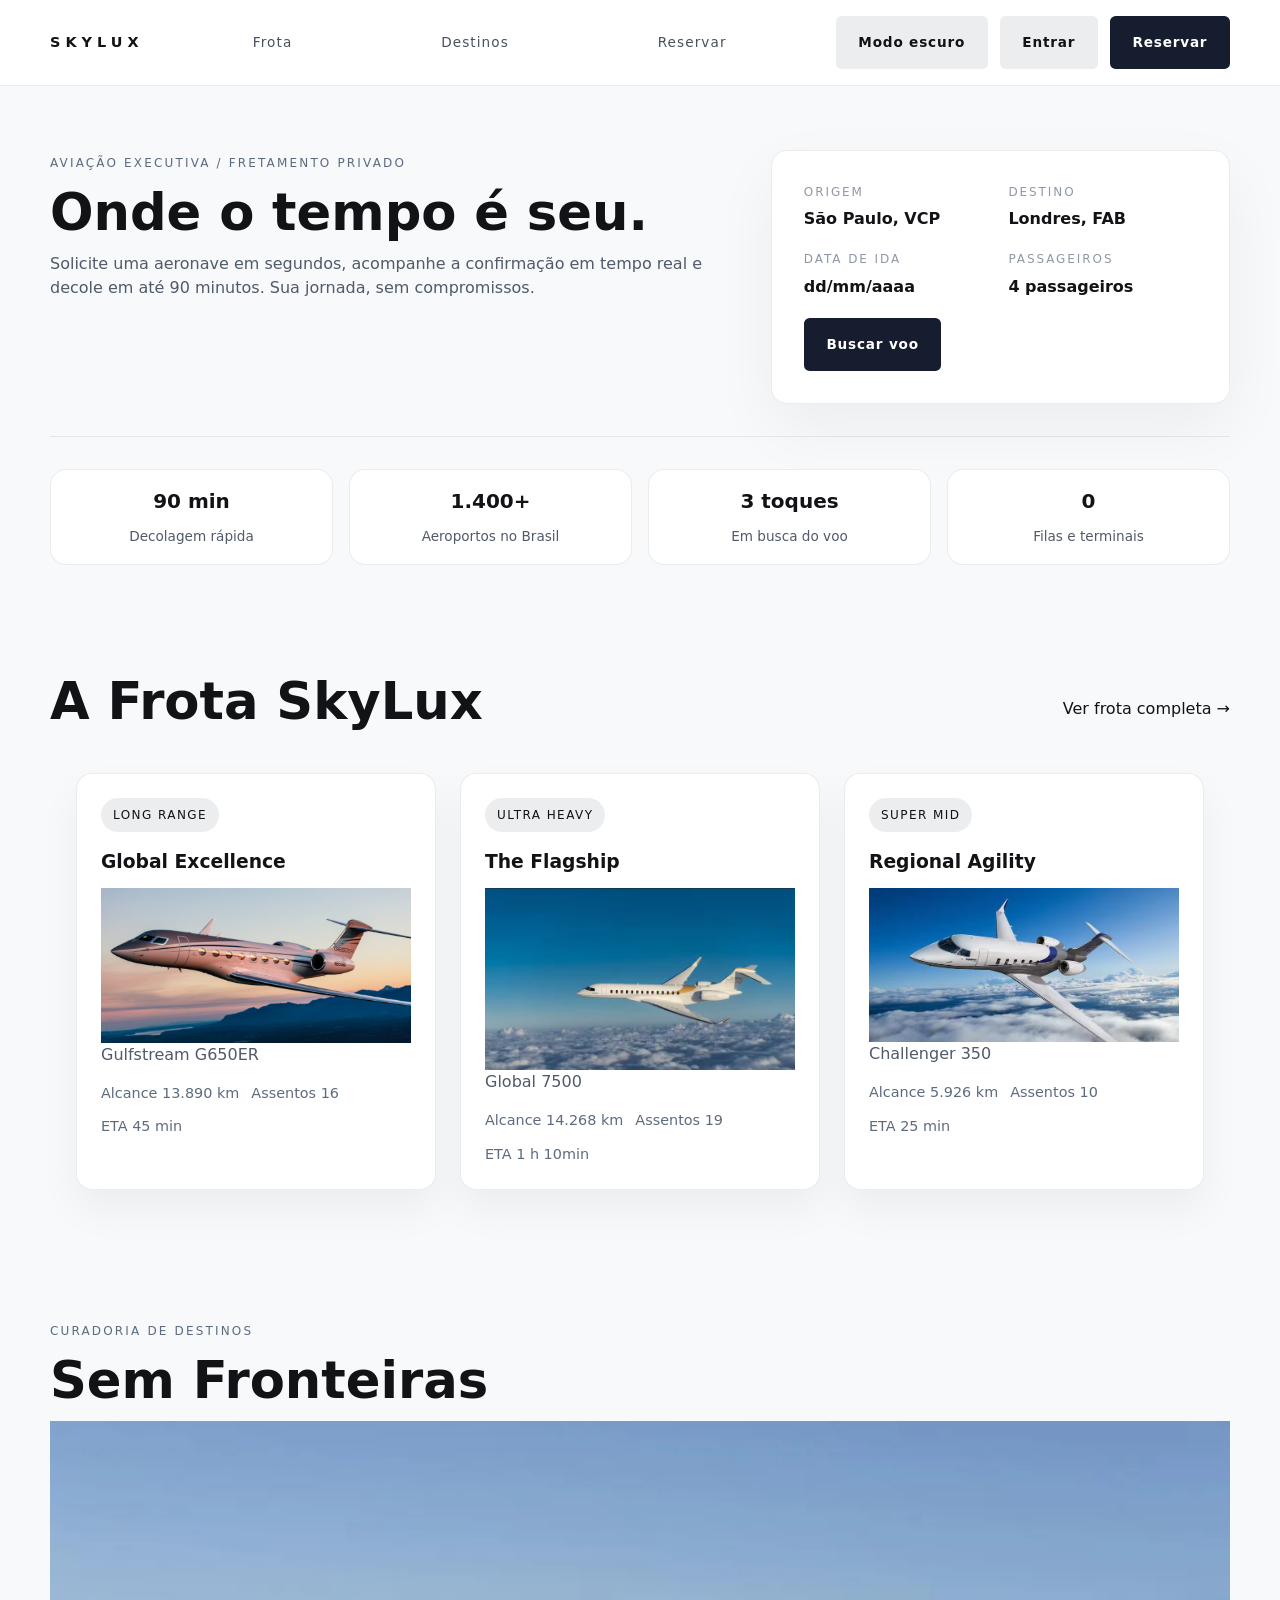
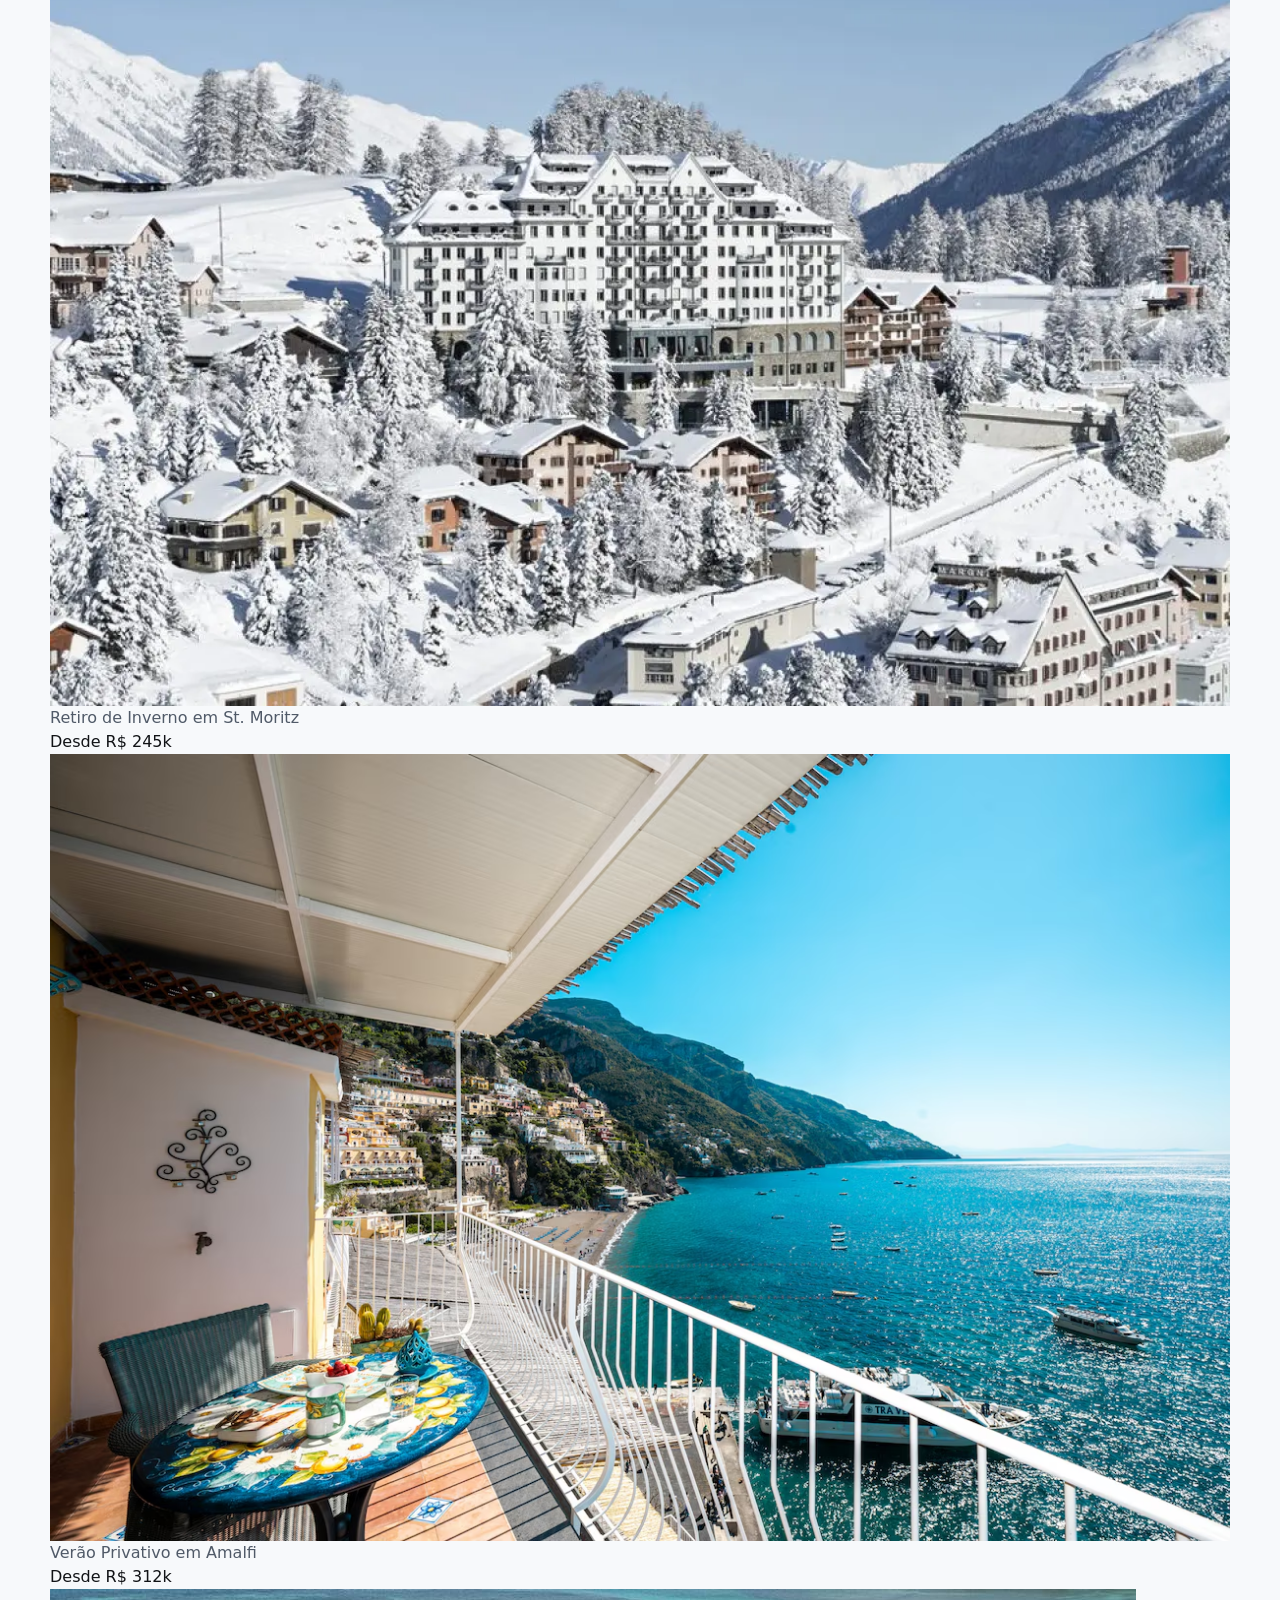
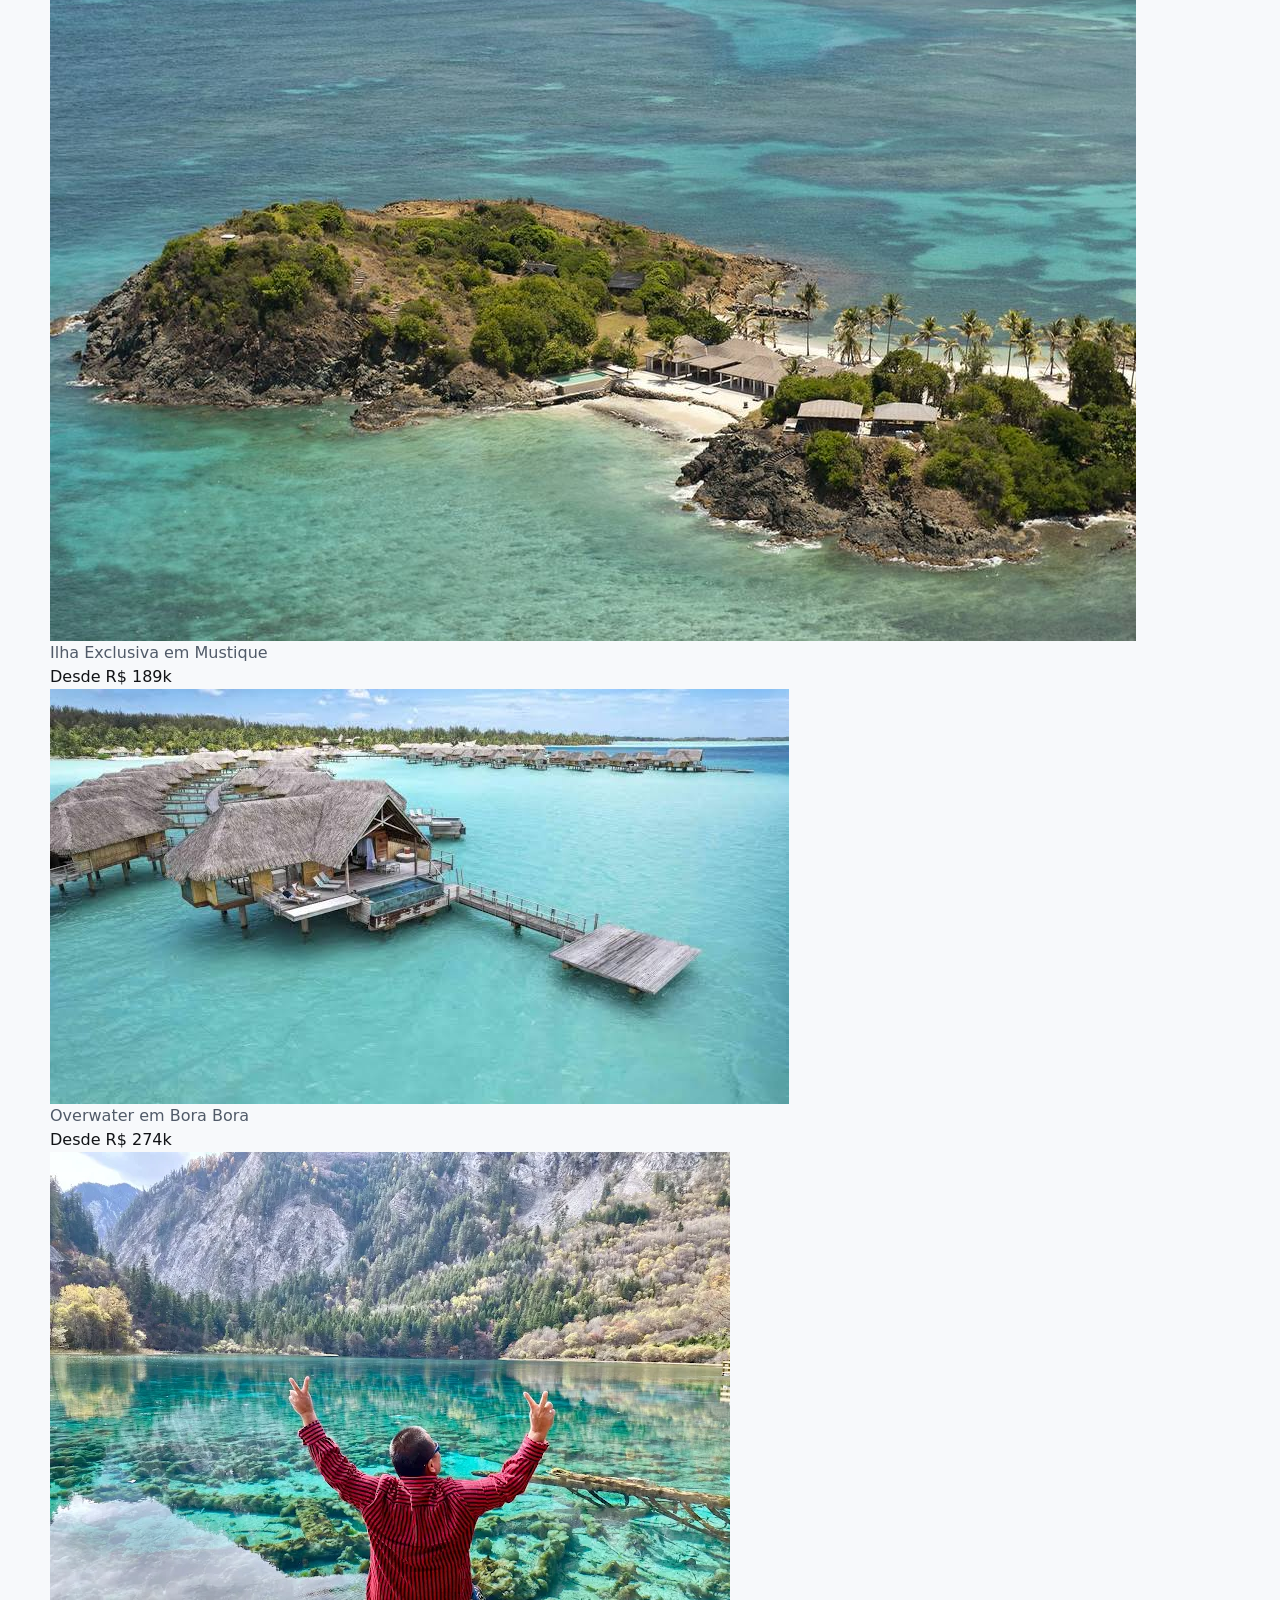
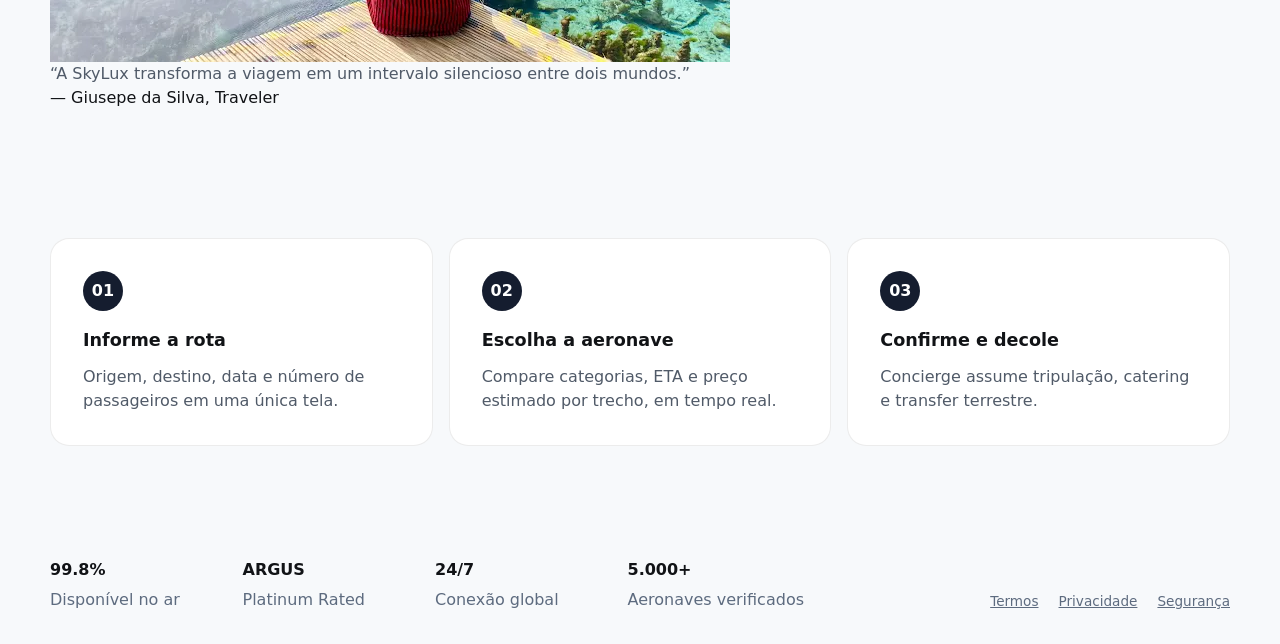
==== commit a3e0ab03: "erro de escrita" ====
--- a/index.html
+++ b/index.html
@@ -111,7 +111,7 @@
             <div class="fleet-meta">
               <span>Alcance 14.268 km</span>
               <span>Assentos 19</span>
-              <span>ETA 1 h 10</span>
+              <span>ETA 1 h 10min</span>
             </div>
           </div>
         </article>
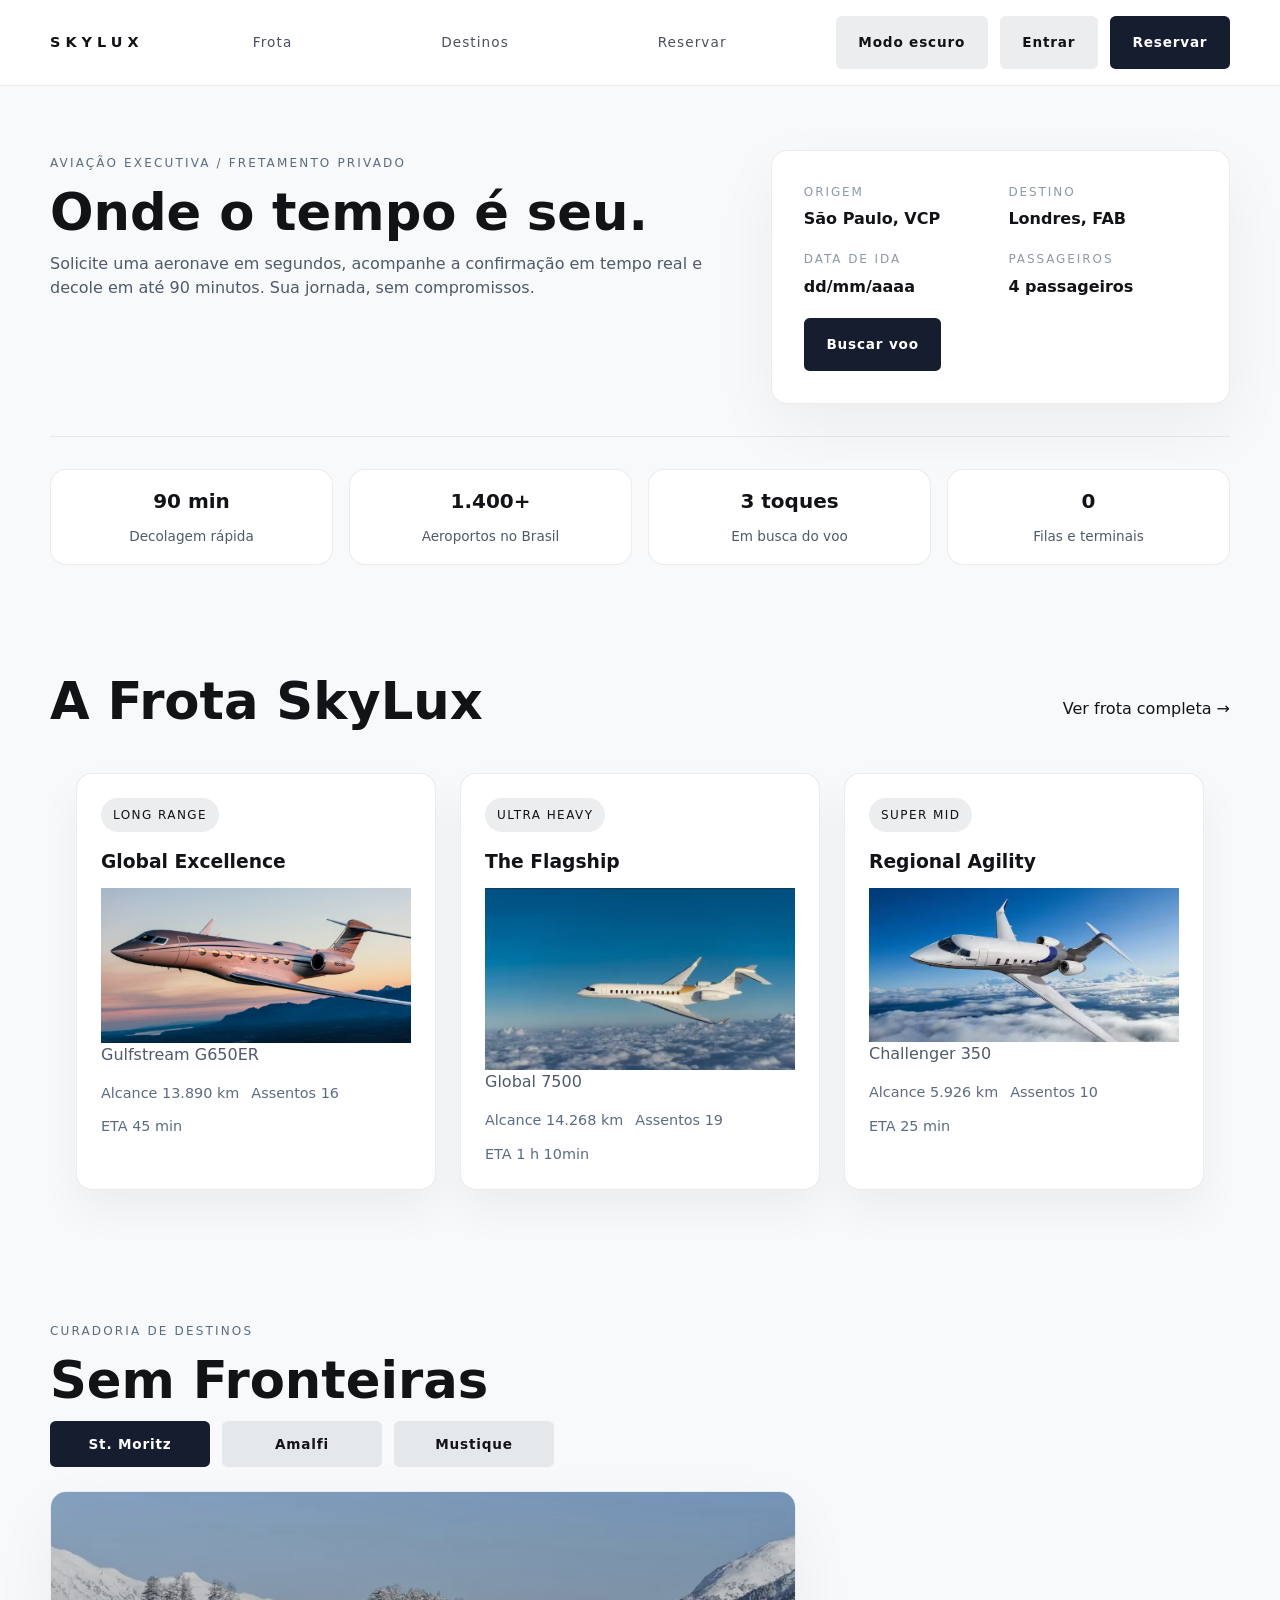
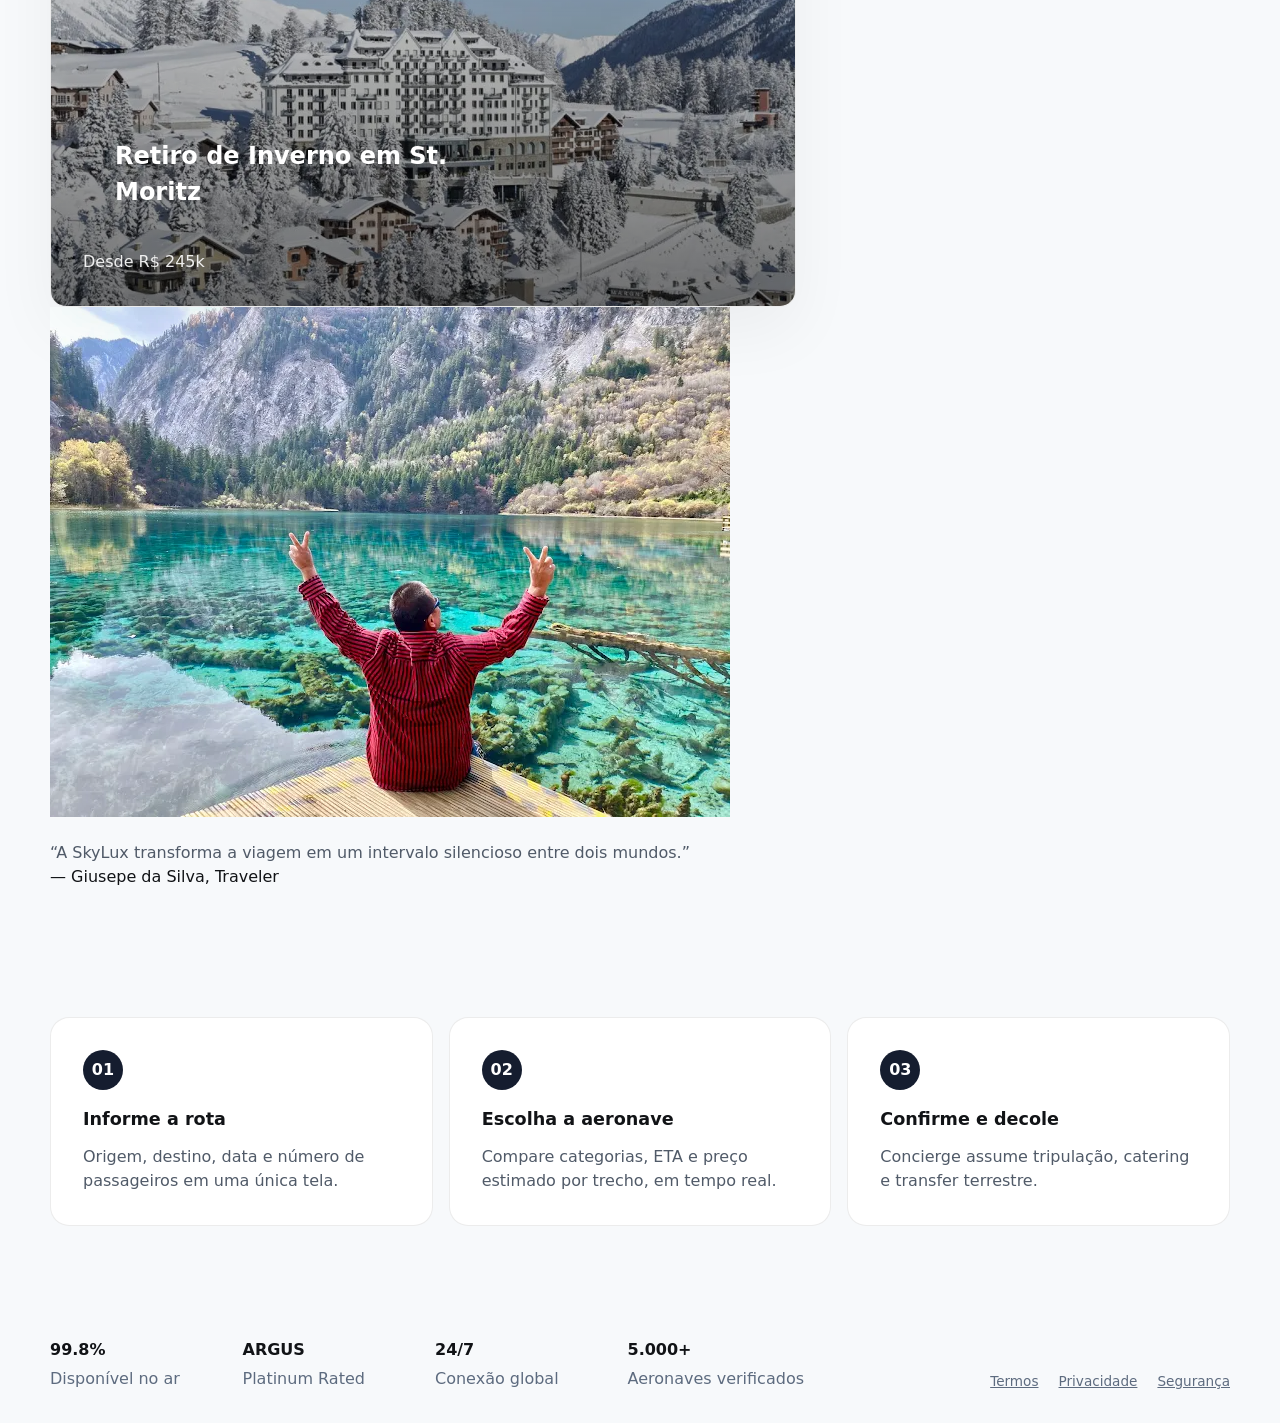
==== commit b7dc61e1: "Finalizado..." ====
--- a/index.html
+++ b/index.html
@@ -138,30 +138,41 @@
         <div class="destino-copy">
           <span class="label label-light">Curadoria de Destinos</span>
           <h2>Sem Fronteiras</h2>
-          <div class="destino-list">
-            <div>
+          <div class="destino-switcher">
+          <input type="radio" id="destino-stmoritz" name="destino" checked hidden>
+          <input type="radio" id="destino-amalfi" name="destino" hidden>
+          <input type="radio" id="destino-mustique" name="destino" hidden>
+
+          <div class="destino-switcher-buttons">
+            <label for="destino-stmoritz" class="button button-tertiary">St. Moritz</label>
+            <label for="destino-amalfi" class="button button-tertiary">Amalfi</label>
+            <label for="destino-mustique" class="button button-tertiary">Mustique</label>
+          </div>
+
+          <div class="destino-view">
+            <div class="destino-slide slide-stmoritz">
               <img src="/Imagens/st-moritz.jpg" alt="Saint Moritz">
-              <p class="destino-title">Retiro de Inverno em St. Moritz</p>
-              <span>Desde R$ 245k</span>
-            </div>
-            <div>
+              <div class="destino-slide-copy">
+                <p class="destino-title">Retiro de Inverno em St. Moritz</p>
+                <span>Desde R$ 245k</span>
+              </div>
+            </div>
+            <div class="destino-slide slide-amalfi">
               <img src="/Imagens/Amalfi.avif" alt="Costa Amalfi">
-              <p class="destino-title">Verão Privativo em Amalfi</p>
-              <span>Desde R$ 312k</span>
-            </div>
-            <div>
+              <div class="destino-slide-copy">
+                <p class="destino-title">Verão Privativo em Amalfi</p>
+                <span>Desde R$ 312k</span>
+              </div>
+            </div>
+            <div class="destino-slide slide-mustique">
               <img src="/Imagens/Ilha_de_Mustique.jpg" alt="Mustique">
-              <p class="destino-title">Ilha Exclusiva em Mustique</p>
-              <span>Desde R$ 189k</span>
-            </div>
-            <div>
-              <img src="/Imagens/Overwater_Bora_Bora.jpeg" alt="Bora Bora">
-              <p class="destino-title">Overwater em Bora Bora</p>
-              <span>Desde R$ 274k</span>
-            </div>
-          </div>
-        </div>
-
+              <div class="destino-slide-copy">
+                <p class="destino-title">Ilha Exclusiva em Mustique</p>
+                <span>Desde R$ 189k</span>
+              </div>
+            </div>
+          </div>
+        </div>
         <div class="destino-media">
           <img src="/Imagens/avaliacao.png" alt="Avaliação de clientes">
           <div class="quote-card">
--- a/style.css
+++ b/style.css
@@ -241,6 +241,120 @@
   max-width: 42rem;
 }
 
+.destino-grid {
+   display: grid;
+   grid-template-columns: minmax(0, 0.65fr) minmax(0, 0.35fr);
+   gap: 2rem;
+   row-gap: 2.5rem;
+   align-items: start;
+ }
+ 
+ .destino-switcher {
+  display: grid;
+  gap: 1.5rem;
+}
+
+.destino-media {
+  display: grid;
+  gap: 1.5rem;
+}
+
+.destino-switcher-buttons {
+  display: flex;
+  flex-wrap: wrap;
+  gap: 0.75rem;
+}
+
+.destino-switcher .button-tertiary {
+  min-width: 10rem;
+  padding: 0.75rem 1rem;
+}
+
+.destino-view {
+  position: relative;
+  min-height: 26rem;
+  overflow: hidden;
+  border-radius: 1rem;
+  background: var(--surface);
+  border: 1px solid var(--border);
+  box-shadow: var(--card-shadow);
+}
+
+.destino-slide {
+  position: absolute;
+  inset: 0;
+  padding: 2rem;
+  opacity: 0;
+  visibility: hidden;
+  transform: translateY(1rem);
+  transition: opacity 0.35s ease, transform 0.35s ease;
+  display: grid;
+  align-items: end;
+  justify-items: start;
+  z-index: 0;
+  pointer-events: none;
+}
+
+.destino-slide::after {
+  content: "";
+  position: absolute;
+  inset: 0;
+  background: linear-gradient(180deg, rgba(0, 0, 0, 0.1) 0%, rgba(0, 0, 0, 0.55) 100%);
+  z-index: 1;
+}
+
+.destino-slide img {
+  position: absolute;
+  inset: 0;
+  width: 100%;
+  height: 100%;
+  object-fit: cover;
+  display: block;
+
+}
+
+.destino-slide-copy {
+  position: relative;
+  z-index: 2;
+  display: grid;
+  gap: 0.5rem;
+  max-width: 28rem;
+}
+
+.destino-slide .destino-title {
+  margin: 0;
+  font-size: 1.5rem;
+  font-weight: 700;
+  color: #ffffff;
+  padding: 2rem;
+}
+
+.destino-slide span,
+.destino-slide p {
+  color: rgba(255, 255, 255, 0.9);
+}
+
+#destino-stmoritz:checked ~ .destino-view .slide-stmoritz,
+#destino-amalfi:checked ~ .destino-view .slide-amalfi,
+#destino-mustique:checked ~ .destino-view .slide-mustique {
+  opacity: 1;
+  visibility: visible;
+  transform: translateY(0);
+  z-index: 2;
+  pointer-events: auto;
+}
+
+.destino-switcher-buttons label {
+  cursor: pointer;
+}
+
+#destino-stmoritz:checked ~ .destino-switcher-buttons label[for="destino-stmoritz"],
+#destino-amalfi:checked ~ .destino-switcher-buttons label[for="destino-amalfi"],
+#destino-mustique:checked ~ .destino-switcher-buttons label[for="destino-mustique"] {
+  background: var(--primary);
+  color: var(--primary-contrast);
+}
+
 .hero-panel {
   padding: 2rem;
   border: 1px solid var(--border);
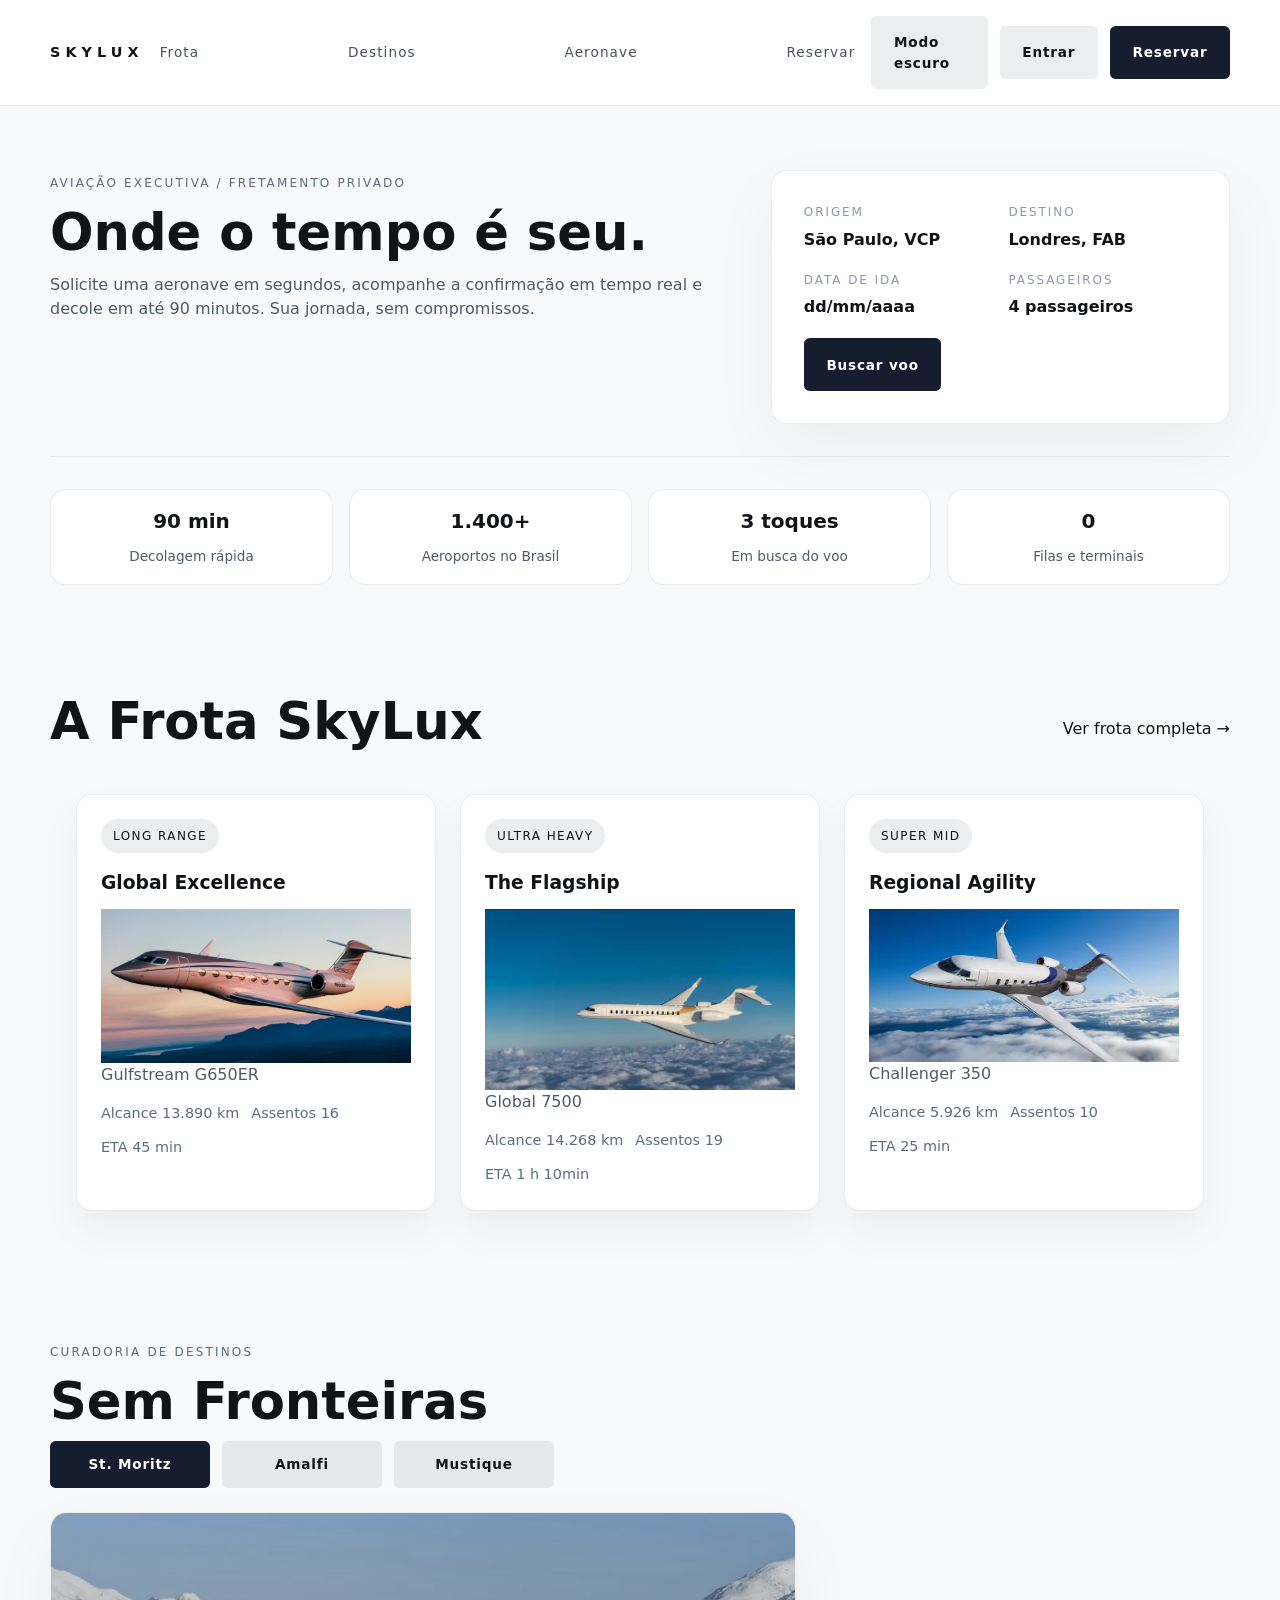
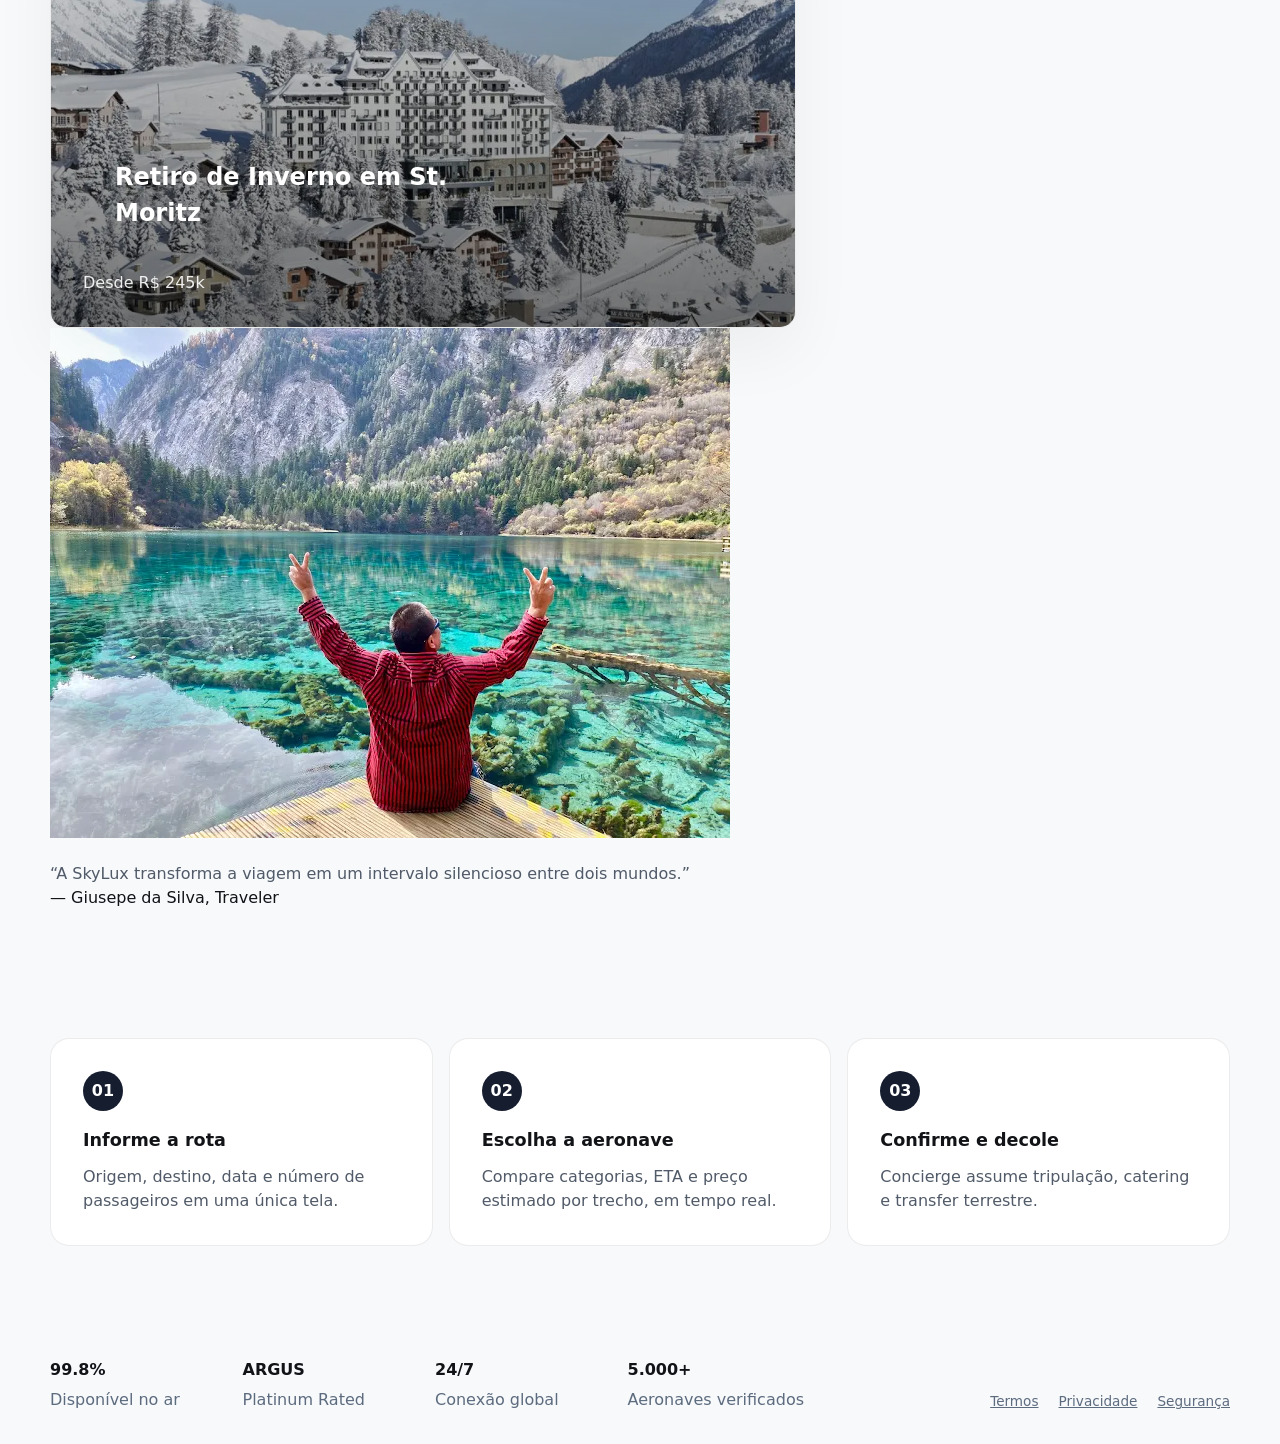
==== commit cd2ced2d: "Correção da responsibilidade do UX dos usuários de Android/IOS" ====
--- a/index.html
+++ b/index.html
@@ -15,6 +15,7 @@
       <nav class="main-nav">
         <a href="/Frota/frota.html" style="text-decoration: none;">Frota</a>
         <a href="/Destinos/destinos.html" style="text-decoration: none;">Destinos</a>
+        <a href="/Reservar/Aeronave/Aeronave.html" style="text-decoration: none;">Aeronave</a>
         <a href="/Reservar/reservar.html" style="text-decoration: none;">Reservar</a>
       </nav>
       <div class="header-actions">
--- a/style.css
+++ b/style.css
@@ -6,6 +6,15 @@
 @import url('https://fonts.googleapis.com/css2?family=Roboto+Flex:opsz,wght,XOPQ,XTRA,YOPQ,YTDE,YTFI,YTLC,YTUC@8..144,100..1000,96,468,79,-203,738,514,712&display=swap');
 @import url('https://fonts.googleapis.com/css2?family=Inter:ital,opsz,wght@0,14..32,100..900;1,14..32,100..900&family=Roboto+Flex:opsz,wght,XOPQ,XTRA,YOPQ,YTDE,YTFI,YTLC,YTUC@8..144,100..1000,96,468,79,-203,738,514,712&display=swap');
 
+@media (max-width: 768px) {
+  body {
+    font-size: 14px;
+  }
+  .container {
+    width: 100%;
+    padding: 10px;
+  }
+}
 
 :root {
   color-scheme: light;
@@ -165,6 +174,13 @@
   color: #48515e;
 }
 
+#theme-toggle:checked ~ .theme-root .main-nav a,
+#theme-toggle:checked ~ .theme-root .link-small,
+#theme-toggle:checked ~ .theme-root .label,
+#theme-toggle:checked ~ .theme-root .footer-links a {
+  color: #fff;
+}
+
 .link-small {
   color: var(--text);
   text-decoration: none;
@@ -626,7 +642,16 @@
   }
 
   .main-nav {
-    display: none;
+    display: flex;
+    flex-wrap: wrap;
+    justify-content: center;
+    gap: 0.5rem;
+  }
+
+  .main-nav a {
+    padding: 0.5rem 0.65rem;
+    background: var(--surface-muted);
+    border-radius: 0.35rem;
   }
 }
 
@@ -667,4 +692,46 @@
   }
 }
 
-
+  @media (max-width: 680px) {
+    .container {
+      width: 100% !important;
+      max-width: calc(100vw - 2rem);
+    }
+
+    .header-inner {
+      padding: 0.75rem 0;
+      min-width: 0;
+    }
+
+    .header-actions {
+      width: 100%;
+      min-width: 0;
+      flex-wrap: wrap;
+      justify-content: center;
+    }
+
+    .header-actions .button,
+    .header-actions a {
+      flex: 1 1 0;
+      min-width: 0;
+      text-align: center;
+    }
+
+    .button[for="theme-toggle"] {
+      min-width: 0;
+    }
+
+    .form-row,
+    .hero-stats,
+    .steps-grid,
+    .footer-stats {
+      grid-template-columns: 1fr;
+    }
+
+    .footer-grid {
+      align-items: flex-start;
+      flex-direction: column;
+    }
+  }
+
+
